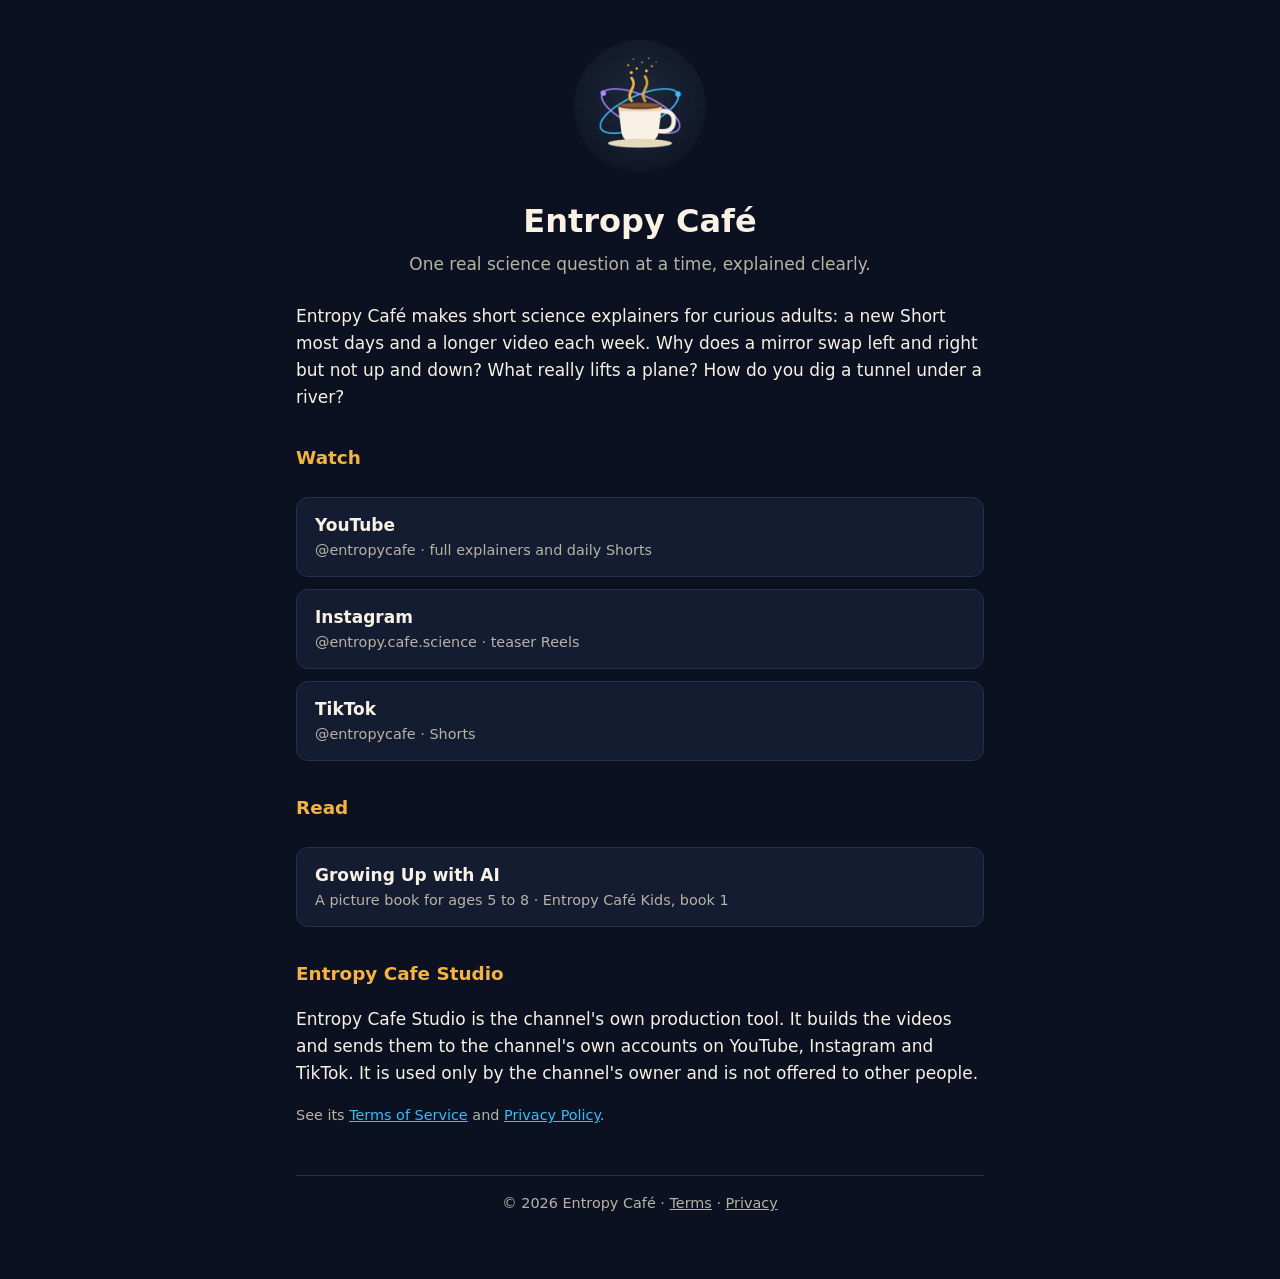
==== index.html @ 5146d953 "Entropy Café website: home, terms and privacy pages Co-Authored-By: Claude Opus 5.5 <noreply@anthrop" ====
<!doctype html>
<html lang="en">
<head>
<meta charset="utf-8">
<meta name="viewport" content="width=device-width, initial-scale=1">
<title>Entropy Café</title>
<meta name="description" content="Entropy Café: one real science question at a time, explained clearly.">
<link rel="icon" href="logo.png">
<link rel="stylesheet" href="style.css">
</head>
<body>
<main>
  <header>
    <img src="logo.png" alt="Entropy Café logo: a steaming cup circled by two orbit rings">
    <h1>Entropy Café</h1>
    <p class="tag">One real science question at a time, explained clearly.</p>
  </header>

  <p>Entropy Café makes short science explainers for curious adults: a new Short most days and a longer video each week. Why does a mirror swap left and right but not up and down? What really lifts a plane? How do you dig a tunnel under a river?</p>

  <h2>Watch</h2>
  <ul class="links">
    <li><a href="https://www.youtube.com/@entropycafe">YouTube<span>@entropycafe · full explainers and daily Shorts</span></a></li>
    <li><a href="https://www.instagram.com/entropy.cafe.science/">Instagram<span>@entropy.cafe.science · teaser Reels</span></a></li>
    <li><a href="https://www.tiktok.com/@entropycafe">TikTok<span>@entropycafe · Shorts</span></a></li>
  </ul>

  <h2>Read</h2>
  <ul class="links">
    <li><a href="https://www.amazon.com/dp/B0HLD6KB7K">Growing Up with AI<span>A picture book for ages 5 to 8 · Entropy Café Kids, book 1</span></a></li>
  </ul>

  <h2>Entropy Cafe Studio</h2>
  <p>Entropy Cafe Studio is the channel's own production tool. It builds the videos and sends them to the channel's own accounts on YouTube, Instagram and TikTok. It is used only by the channel's owner and is not offered to other people.</p>
  <p class="small">See its <a href="terms.html">Terms of Service</a> and <a href="privacy.html">Privacy Policy</a>.</p>

  <footer>
    © 2026 Entropy Café · <a href="terms.html">Terms</a> · <a href="privacy.html">Privacy</a>
  </footer>
</main>
</body>
</html>
---- style.css ----
:root { --bg: #0b1120; --card: #131c31; --text: #f8f1e4; --muted: #b9b3a6; --gold: #f5b342; --blue: #38bdf8; --violet: #a78bfa; }
* { box-sizing: border-box; }
body { margin: 0; background: var(--bg); color: var(--text); font: 17px/1.6 system-ui, -apple-system, "Segoe UI", Roboto, sans-serif; }
main { max-width: 720px; margin: 0 auto; padding: 40px 16px 64px; }
header { text-align: center; }
header img { width: 132px; height: 132px; border-radius: 50%; }
h1 { font-size: 2rem; margin: 16px 0 4px; }
h2 { font-size: 1.15rem; margin: 32px 0 8px; color: var(--gold); }
p, li { color: var(--text); }
.tag { color: var(--muted); margin: 0 0 24px; }
a { color: var(--blue); }
.links { display: grid; gap: 12px; margin: 24px 0; padding: 0; list-style: none; }
.links a { display: block; padding: 14px 18px; background: var(--card); border: 1px solid #24304d; border-radius: 12px; color: var(--text); text-decoration: none; font-weight: 600; }
.links a:hover, .links a:focus { border-color: var(--gold); }
.links span { display: block; font-weight: 400; font-size: 0.9rem; color: var(--muted); }
footer { margin-top: 48px; padding-top: 16px; border-top: 1px solid #24304d; font-size: 0.9rem; color: var(--muted); text-align: center; }
footer a { color: var(--muted); }
.small { font-size: 0.9rem; color: var(--muted); }
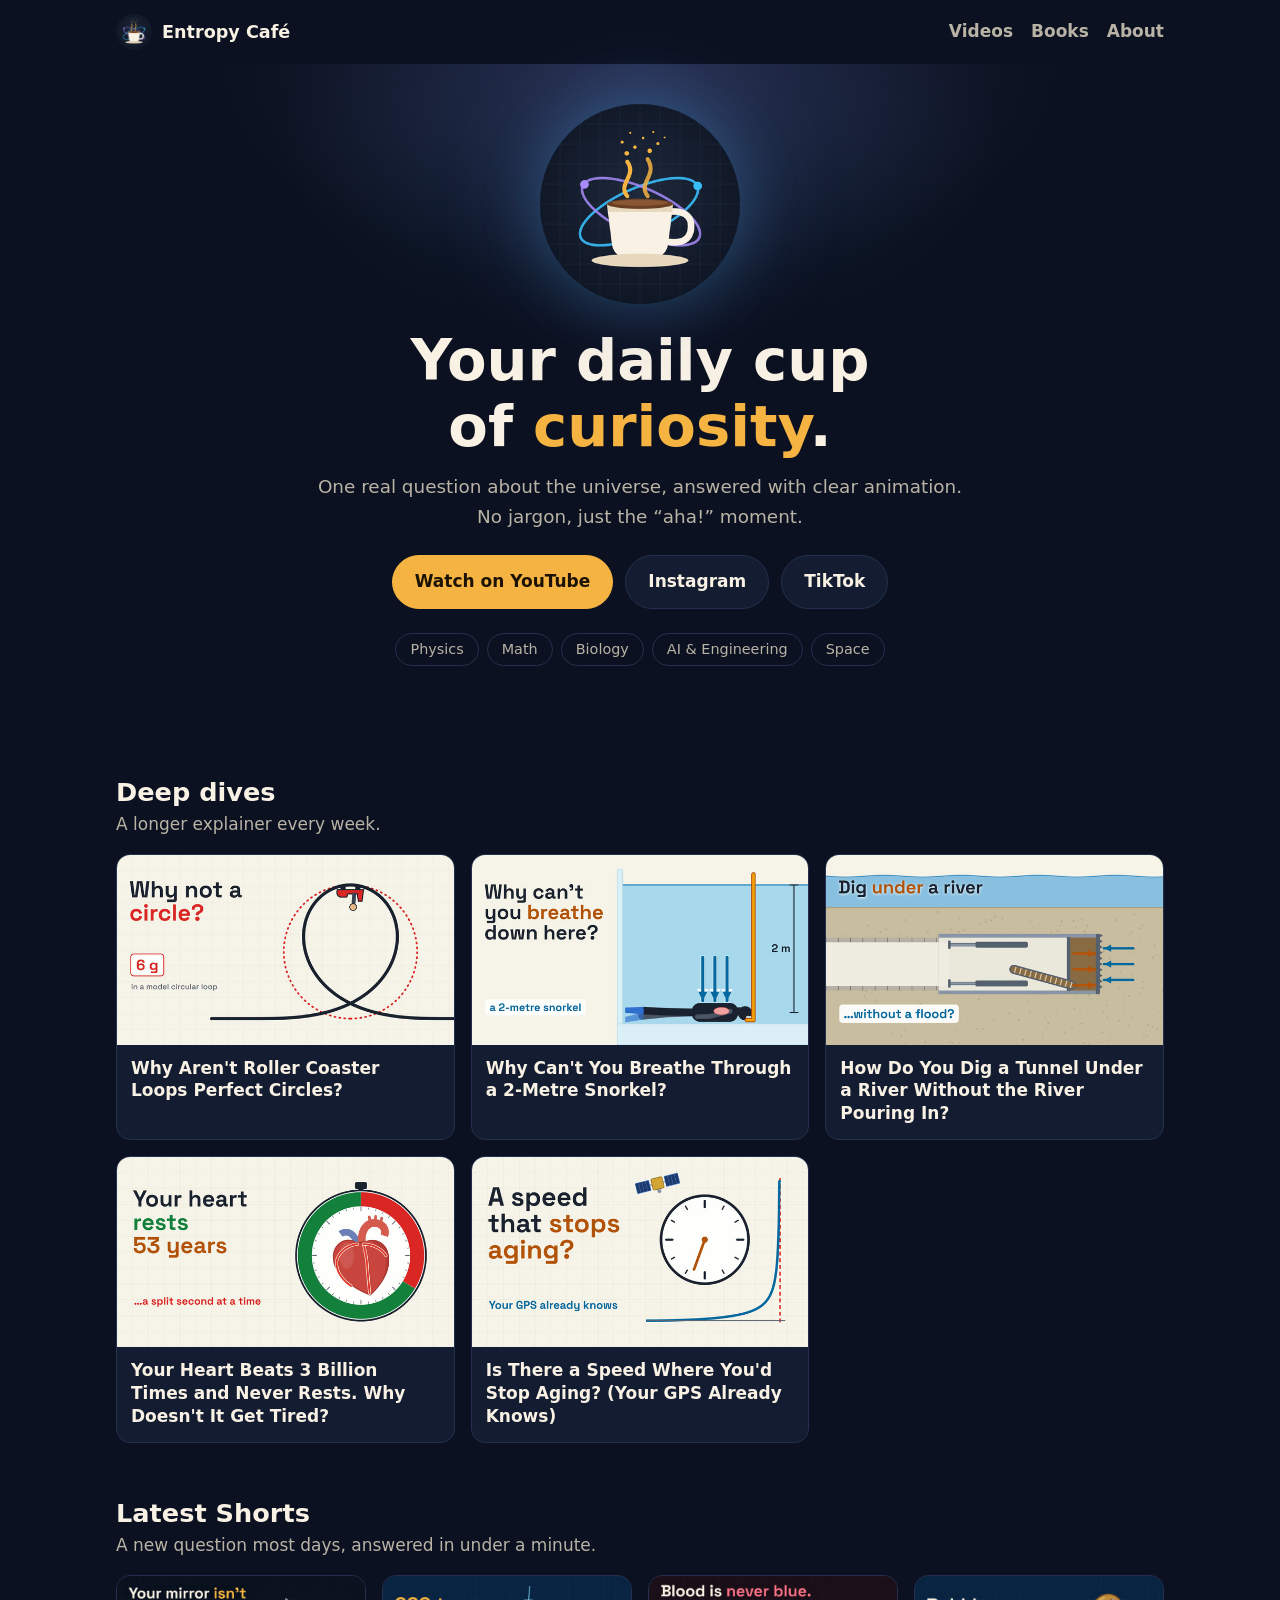
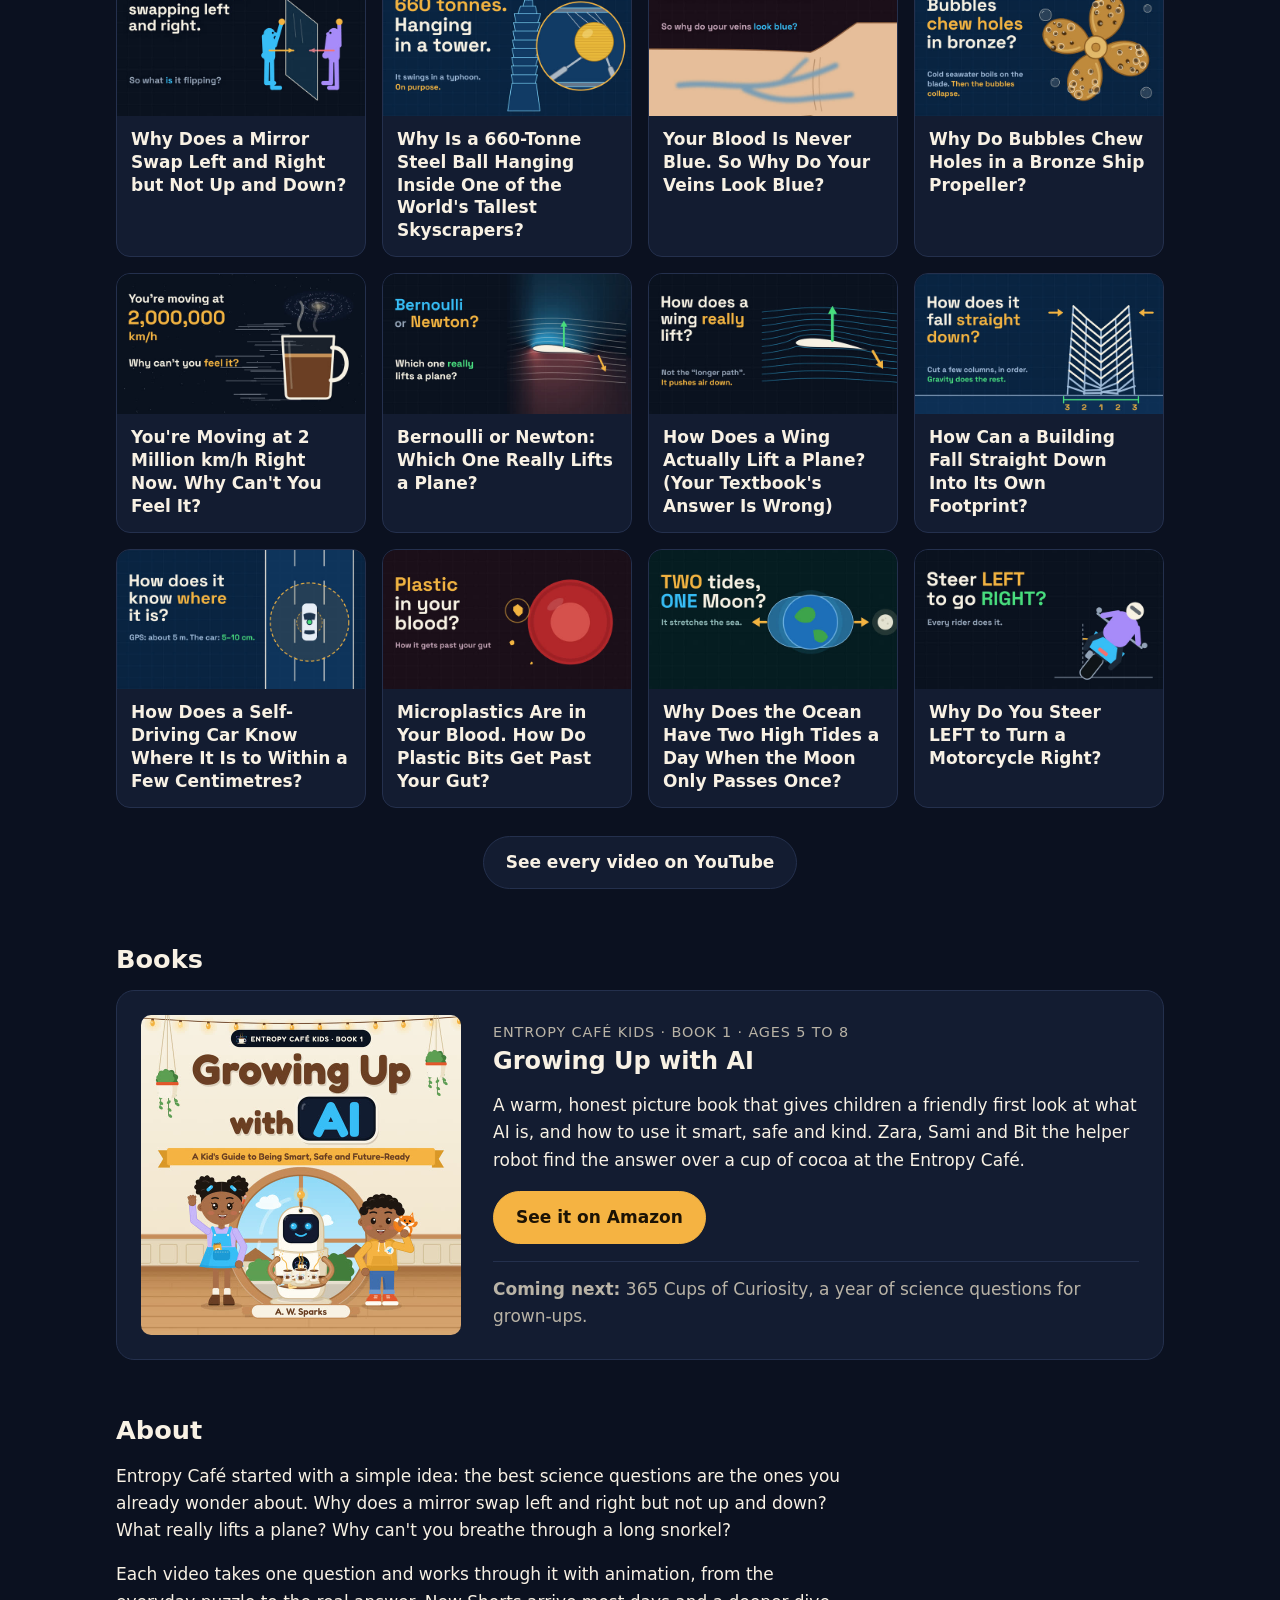
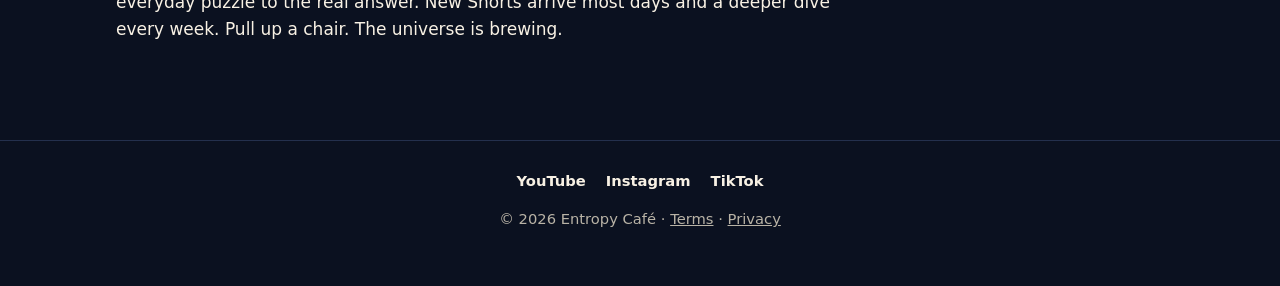
==== commit f137cf20: "Branded home page: hero, video grids from the studio, books, about Co-Authored-By: Claude Opus 5.5 <" ====
--- a/index.html
+++ b/index.html
@@ -3,40 +3,140 @@
 <head>
 <meta charset="utf-8">
 <meta name="viewport" content="width=device-width, initial-scale=1">
-<title>Entropy Café</title>
-<meta name="description" content="Entropy Café: one real science question at a time, explained clearly.">
+<title>Entropy Café · Your daily cup of curiosity</title>
+<meta name="description" content="Entropy Café answers one real science question a day with clear animation. Physics, math, biology, engineering and space.">
+<meta property="og:title" content="Entropy Café">
+<meta property="og:description" content="One real science question a day, answered with clear animation.">
+<meta property="og:image" content="https://wadra.github.io/entropycafe_website/logo.png">
 <link rel="icon" href="logo.png">
 <link rel="stylesheet" href="style.css">
 </head>
-<body>
+<body class="home">
+<nav class="top">
+  <a class="brand" href="./"><img src="logo.png" alt="" width="36" height="36">Entropy Café</a>
+  <div class="top-links"><a href="#videos">Videos</a><a href="#books">Books</a><a href="#about">About</a></div>
+</nav>
+
+<header class="hero">
+  <div class="orbit" aria-hidden="true"><img src="logo.png" alt="" width="200" height="200"></div>
+  <h1>Your daily cup of <em>curiosity</em>.</h1>
+  <p class="lede">One real question about the universe, answered with clear animation. No jargon, just the “aha!” moment.</p>
+  <p class="cta">
+    <a class="btn primary" href="https://www.youtube.com/@entropycafe">Watch on YouTube</a>
+    <a class="btn" href="https://www.instagram.com/entropy.cafe.science/">Instagram</a>
+    <a class="btn" href="https://www.tiktok.com/@entropycafe">TikTok</a>
+  </p>
+  <ul class="chips" aria-label="Topics">
+    <li>Physics</li><li>Math</li><li>Biology</li><li>AI &amp; Engineering</li><li>Space</li>
+  </ul>
+</header>
+
 <main>
-  <header>
-    <img src="logo.png" alt="Entropy Café logo: a steaming cup circled by two orbit rings">
-    <h1>Entropy Café</h1>
-    <p class="tag">One real science question at a time, explained clearly.</p>
-  </header>
+  <section id="videos">
+    <h2>Deep dives</h2>
+    <p class="section-note">A longer explainer every week.</p>
+    <ul class="grid wide">
+      <li><a class="card" href="https://www.youtube.com/watch?v=LrMiKz4gIHo">
+        <img src="thumbs/LrMiKz4gIHo.jpg" alt="" width="640" height="360" loading="lazy">
+        <span class="card-title">Why Aren't Roller Coaster Loops Perfect Circles?</span>
+      </a></li>
+      <li><a class="card" href="https://www.youtube.com/watch?v=lFgBQprTJiI">
+        <img src="thumbs/lFgBQprTJiI.jpg" alt="" width="640" height="360" loading="lazy">
+        <span class="card-title">Why Can't You Breathe Through a 2-Metre Snorkel?</span>
+      </a></li>
+      <li><a class="card" href="https://www.youtube.com/watch?v=yAzXlsdHdSY">
+        <img src="thumbs/yAzXlsdHdSY.jpg" alt="" width="640" height="360" loading="lazy">
+        <span class="card-title">How Do You Dig a Tunnel Under a River Without the River Pouring In?</span>
+      </a></li>
+      <li><a class="card" href="https://www.youtube.com/watch?v=SIKAkvs3aoc">
+        <img src="thumbs/SIKAkvs3aoc.jpg" alt="" width="640" height="360" loading="lazy">
+        <span class="card-title">Your Heart Beats 3 Billion Times and Never Rests. Why Doesn't It Get Tired?</span>
+      </a></li>
+      <li><a class="card" href="https://www.youtube.com/watch?v=2PHwtphY25M">
+        <img src="thumbs/2PHwtphY25M.jpg" alt="" width="640" height="360" loading="lazy">
+        <span class="card-title">Is There a Speed Where You'd Stop Aging? (Your GPS Already Knows)</span>
+      </a></li>
+    </ul>
 
-  <p>Entropy Café makes short science explainers for curious adults: a new Short most days and a longer video each week. Why does a mirror swap left and right but not up and down? What really lifts a plane? How do you dig a tunnel under a river?</p>
+    <h2>Latest Shorts</h2>
+    <p class="section-note">A new question most days, answered in under a minute.</p>
+    <ul class="grid">
+      <li><a class="card" href="https://www.youtube.com/watch?v=R-E58-oAwu8">
+        <img src="thumbs/R-E58-oAwu8.jpg" alt="" width="640" height="360" loading="lazy">
+        <span class="card-title">Why Does a Mirror Swap Left and Right but Not Up and Down?</span>
+      </a></li>
+      <li><a class="card" href="https://www.youtube.com/watch?v=MwzSx87dSso">
+        <img src="thumbs/MwzSx87dSso.jpg" alt="" width="640" height="360" loading="lazy">
+        <span class="card-title">Why Is a 660-Tonne Steel Ball Hanging Inside One of the World's Tallest Skyscrapers?</span>
+      </a></li>
+      <li><a class="card" href="https://www.youtube.com/watch?v=UH8TiU-_Jjw">
+        <img src="thumbs/UH8TiU-_Jjw.jpg" alt="" width="640" height="360" loading="lazy">
+        <span class="card-title">Your Blood Is Never Blue. So Why Do Your Veins Look Blue?</span>
+      </a></li>
+      <li><a class="card" href="https://www.youtube.com/watch?v=LP9dJIgWTT4">
+        <img src="thumbs/LP9dJIgWTT4.jpg" alt="" width="640" height="360" loading="lazy">
+        <span class="card-title">Why Do Bubbles Chew Holes in a Bronze Ship Propeller?</span>
+      </a></li>
+      <li><a class="card" href="https://www.youtube.com/watch?v=-sFlDflhY6E">
+        <img src="thumbs/-sFlDflhY6E.jpg" alt="" width="640" height="360" loading="lazy">
+        <span class="card-title">You're Moving at 2 Million km/h Right Now. Why Can't You Feel It?</span>
+      </a></li>
+      <li><a class="card" href="https://www.youtube.com/watch?v=v6BCLOQDG7M">
+        <img src="thumbs/v6BCLOQDG7M.jpg" alt="" width="640" height="360" loading="lazy">
+        <span class="card-title">Bernoulli or Newton: Which One Really Lifts a Plane?</span>
+      </a></li>
+      <li><a class="card" href="https://www.youtube.com/watch?v=gmUbRtGNGnc">
+        <img src="thumbs/gmUbRtGNGnc.jpg" alt="" width="640" height="360" loading="lazy">
+        <span class="card-title">How Does a Wing Actually Lift a Plane? (Your Textbook's Answer Is Wrong)</span>
+      </a></li>
+      <li><a class="card" href="https://www.youtube.com/watch?v=VhIoQEY8bSI">
+        <img src="thumbs/VhIoQEY8bSI.jpg" alt="" width="640" height="360" loading="lazy">
+        <span class="card-title">How Can a Building Fall Straight Down Into Its Own Footprint?</span>
+      </a></li>
+      <li><a class="card" href="https://www.youtube.com/watch?v=ZG6vG3PNk2k">
+        <img src="thumbs/ZG6vG3PNk2k.jpg" alt="" width="640" height="360" loading="lazy">
+        <span class="card-title">How Does a Self-Driving Car Know Where It Is to Within a Few Centimetres?</span>
+      </a></li>
+      <li><a class="card" href="https://www.youtube.com/watch?v=XrHxT7mNjys">
+        <img src="thumbs/XrHxT7mNjys.jpg" alt="" width="640" height="360" loading="lazy">
+        <span class="card-title">Microplastics Are in Your Blood. How Do Plastic Bits Get Past Your Gut?</span>
+      </a></li>
+      <li><a class="card" href="https://www.youtube.com/watch?v=r6dXznw6mj8">
+        <img src="thumbs/r6dXznw6mj8.jpg" alt="" width="640" height="360" loading="lazy">
+        <span class="card-title">Why Does the Ocean Have Two High Tides a Day When the Moon Only Passes Once?</span>
+      </a></li>
+      <li><a class="card" href="https://www.youtube.com/watch?v=OgwEfNe9krY">
+        <img src="thumbs/OgwEfNe9krY.jpg" alt="" width="640" height="360" loading="lazy">
+        <span class="card-title">Why Do You Steer LEFT to Turn a Motorcycle Right?</span>
+      </a></li>
+    </ul>
+    <p class="more"><a class="btn" href="https://www.youtube.com/@entropycafe/videos">See every video on YouTube</a></p>
+  </section>
 
-  <h2>Watch</h2>
-  <ul class="links">
-    <li><a href="https://www.youtube.com/@entropycafe">YouTube<span>@entropycafe · full explainers and daily Shorts</span></a></li>
-    <li><a href="https://www.instagram.com/entropy.cafe.science/">Instagram<span>@entropy.cafe.science · teaser Reels</span></a></li>
-    <li><a href="https://www.tiktok.com/@entropycafe">TikTok<span>@entropycafe · Shorts</span></a></li>
-  </ul>
+  <section id="books">
+    <h2>Books</h2>
+    <div class="book">
+      <a href="https://www.amazon.com/dp/B0HLD6KB7K"><img src="book-growing-up-with-ai.jpg" alt="Cover of Growing Up with AI" width="640" height="640" loading="lazy"></a>
+      <div>
+        <p class="eyebrow">Entropy Café Kids · Book 1 · Ages 5 to 8</p>
+        <h3>Growing Up with AI</h3>
+        <p>A warm, honest picture book that gives children a friendly first look at what AI is, and how to use it smart, safe and kind. Zara, Sami and Bit the helper robot find the answer over a cup of cocoa at the Entropy Café.</p>
+        <p><a class="btn primary" href="https://www.amazon.com/dp/B0HLD6KB7K">See it on Amazon</a></p>
+        <p class="soon"><strong>Coming next:</strong> 365 Cups of Curiosity, a year of science questions for grown-ups.</p>
+      </div>
+    </div>
+  </section>
 
-  <h2>Read</h2>
-  <ul class="links">
-    <li><a href="https://www.amazon.com/dp/B0HLD6KB7K">Growing Up with AI<span>A picture book for ages 5 to 8 · Entropy Café Kids, book 1</span></a></li>
-  </ul>
+  <section id="about">
+    <h2>About</h2>
+    <p>Entropy Café started with a simple idea: the best science questions are the ones you already wonder about. Why does a mirror swap left and right but not up and down? What really lifts a plane? Why can't you breathe through a long snorkel?</p>
+    <p>Each video takes one question and works through it with animation, from the everyday puzzle to the real answer. New Shorts arrive most days and a deeper dive every week. Pull up a chair. The universe is brewing.</p>
+  </section>
+</main>
 
-  <h2>Entropy Cafe Studio</h2>
-  <p>Entropy Cafe Studio is the channel's own production tool. It builds the videos and sends them to the channel's own accounts on YouTube, Instagram and TikTok. It is used only by the channel's owner and is not offered to other people.</p>
-  <p class="small">See its <a href="terms.html">Terms of Service</a> and <a href="privacy.html">Privacy Policy</a>.</p>
-
-  <footer>
-    © 2026 Entropy Café · <a href="terms.html">Terms</a> · <a href="privacy.html">Privacy</a>
-  </footer>
-</main>
+<footer>
+  <p class="follow"><a href="https://www.youtube.com/@entropycafe">YouTube</a><a href="https://www.instagram.com/entropy.cafe.science/">Instagram</a><a href="https://www.tiktok.com/@entropycafe">TikTok</a></p>
+  <p>© 2026 Entropy Café · <a href="terms.html">Terms</a> · <a href="privacy.html">Privacy</a></p>
+</footer>
 </body>
 </html>
--- a/style.css
+++ b/style.css
@@ -1,18 +1,86 @@
-:root { --bg: #0b1120; --card: #131c31; --text: #f8f1e4; --muted: #b9b3a6; --gold: #f5b342; --blue: #38bdf8; --violet: #a78bfa; }
+:root {
+  --bg: #0b1120; --bg-2: #111a30; --card: #131c31; --line: #24304d;
+  --text: #f8f1e4; --muted: #b9b3a6; --gold: #f5b342; --blue: #38bdf8; --violet: #a78bfa;
+}
 * { box-sizing: border-box; }
+html { scroll-behavior: smooth; }
 body { margin: 0; background: var(--bg); color: var(--text); font: 17px/1.6 system-ui, -apple-system, "Segoe UI", Roboto, sans-serif; }
-main { max-width: 720px; margin: 0 auto; padding: 40px 16px 64px; }
-header { text-align: center; }
-header img { width: 132px; height: 132px; border-radius: 50%; }
-h1 { font-size: 2rem; margin: 16px 0 4px; }
-h2 { font-size: 1.15rem; margin: 32px 0 8px; color: var(--gold); }
-p, li { color: var(--text); }
+img { max-width: 100%; height: auto; display: block; }
+a { color: var(--blue); }
+a:focus-visible { outline: 3px solid var(--gold); outline-offset: 3px; border-radius: 6px; }
+main { max-width: 1080px; margin: 0 auto; padding: 0 16px 48px; }
+h1, h2, h3 { line-height: 1.15; text-wrap: balance; }
+h2 { font-size: 1.6rem; margin: 56px 0 4px; }
+h3 { font-size: 1.5rem; margin: 4px 0 8px; }
+
+/* Buttons */
+.btn { display: inline-block; padding: 12px 22px; border-radius: 999px; border: 1px solid var(--line); background: var(--card); color: var(--text); text-decoration: none; font-weight: 700; }
+.btn:hover { border-color: var(--gold); }
+.btn.primary { background: var(--gold); border-color: var(--gold); color: #1c1305; }
+.btn.primary:hover { background: #ffc661; }
+
+/* Top bar */
+.top { display: flex; justify-content: space-between; align-items: center; gap: 12px; max-width: 1080px; margin: 0 auto; padding: 14px 16px; }
+.brand { display: flex; align-items: center; gap: 10px; color: var(--text); text-decoration: none; font-weight: 800; font-size: 1.1rem; }
+.brand img { border-radius: 50%; }
+.top-links { display: flex; gap: 18px; }
+.top-links a { color: var(--muted); text-decoration: none; font-weight: 600; }
+.top-links a:hover { color: var(--text); }
+
+/* Hero */
+.hero { text-align: center; padding: 40px 16px 56px; background:
+    radial-gradient(600px 320px at 50% 0%, rgba(167, 139, 250, 0.16), transparent 70%),
+    radial-gradient(520px 300px at 50% 10%, rgba(56, 189, 248, 0.12), transparent 70%); }
+.orbit { position: relative; width: 200px; height: 200px; margin: 0 auto 24px; }
+.orbit img { border-radius: 50%; position: relative; z-index: 1; }
+.orbit img { box-shadow: 0 0 60px rgba(56, 189, 248, 0.25), 0 0 120px rgba(167, 139, 250, 0.18); }
+.hero h1 { font-size: clamp(2.1rem, 6vw, 3.6rem); margin: 0 auto 12px; max-width: 16ch; font-weight: 800; }
+.hero h1 em { font-style: normal; color: var(--gold); }
+.lede { max-width: 56ch; margin: 0 auto 24px; color: var(--muted); font-size: 1.15rem; }
+.cta { display: flex; flex-wrap: wrap; gap: 12px; justify-content: center; margin: 0 0 24px; }
+.chips { display: flex; flex-wrap: wrap; gap: 8px; justify-content: center; list-style: none; margin: 0; padding: 0; }
+.chips li { padding: 4px 14px; border: 1px solid var(--line); border-radius: 999px; color: var(--muted); font-size: 0.9rem; }
+
+/* Video grids */
+.section-note, .eyebrow { color: var(--muted); margin: 0 0 16px; }
+.eyebrow { font-size: 0.9rem; text-transform: uppercase; letter-spacing: 0.06em; margin-bottom: 0; }
+.grid { list-style: none; margin: 0; padding: 0; display: grid; gap: 16px; grid-template-columns: repeat(auto-fill, minmax(230px, 1fr)); }
+.grid.wide { grid-template-columns: repeat(auto-fill, minmax(300px, 1fr)); }
+.card { display: block; height: 100%; background: var(--card); border: 1px solid var(--line); border-radius: 14px; overflow: hidden; color: var(--text); text-decoration: none; transition: transform 0.15s, border-color 0.15s; }
+.card:hover { transform: translateY(-3px); border-color: var(--gold); }
+.card img { width: 100%; aspect-ratio: 16 / 9; object-fit: cover; background: var(--bg-2); }
+.card-title { display: block; padding: 12px 14px 14px; font-weight: 600; line-height: 1.35; }
+.more { text-align: center; margin: 28px 0 0; }
+
+/* Book */
+.book { display: grid; grid-template-columns: minmax(200px, 320px) 1fr; gap: 32px; align-items: center; background: var(--card); border: 1px solid var(--line); border-radius: 18px; padding: 24px; margin-top: 16px; }
+.book img { border-radius: 10px; }
+.soon { color: var(--muted); border-top: 1px solid var(--line); padding-top: 14px; margin-bottom: 0; }
+#about p { max-width: 68ch; }
+
+/* Footer */
+footer { margin-top: 32px; padding: 28px 16px 40px; border-top: 1px solid var(--line); font-size: 0.92rem; color: var(--muted); text-align: center; }
+footer a { color: var(--muted); }
+.follow { display: flex; gap: 20px; justify-content: center; margin: 0 0 8px; }
+.follow a { color: var(--text); font-weight: 700; text-decoration: none; }
+.follow a:hover { color: var(--gold); }
+
+/* Terms and privacy pages */
+body:not(.home) main { max-width: 720px; padding-top: 32px; }
+body:not(.home) h1 { font-size: 2rem; margin: 16px 0 4px; }
+body:not(.home) h2 { font-size: 1.15rem; margin: 32px 0 8px; color: var(--gold); }
 .tag { color: var(--muted); margin: 0 0 24px; }
-a { color: var(--blue); }
-.links { display: grid; gap: 12px; margin: 24px 0; padding: 0; list-style: none; }
-.links a { display: block; padding: 14px 18px; background: var(--card); border: 1px solid #24304d; border-radius: 12px; color: var(--text); text-decoration: none; font-weight: 600; }
-.links a:hover, .links a:focus { border-color: var(--gold); }
-.links span { display: block; font-weight: 400; font-size: 0.9rem; color: var(--muted); }
-footer { margin-top: 48px; padding-top: 16px; border-top: 1px solid #24304d; font-size: 0.9rem; color: var(--muted); text-align: center; }
-footer a { color: var(--muted); }
-.small { font-size: 0.9rem; color: var(--muted); }
+body:not(.home) main footer { margin-top: 48px; padding: 16px 0 0; }
+
+@media (max-width: 640px) {
+  .top-links { gap: 12px; font-size: 0.92rem; }
+  .book { grid-template-columns: 1fr; padding: 16px; }
+  .book img { max-width: 260px; margin: 0 auto; }
+  .orbit { width: 150px; height: 150px; }
+  .grid:not(.wide) { grid-template-columns: repeat(2, 1fr); gap: 12px; }
+  .grid:not(.wide) .card-title { padding: 10px; font-size: 0.9rem; }
+}
+@media (prefers-reduced-motion: reduce) {
+  html { scroll-behavior: auto; }
+  .card { transition: none; }
+}
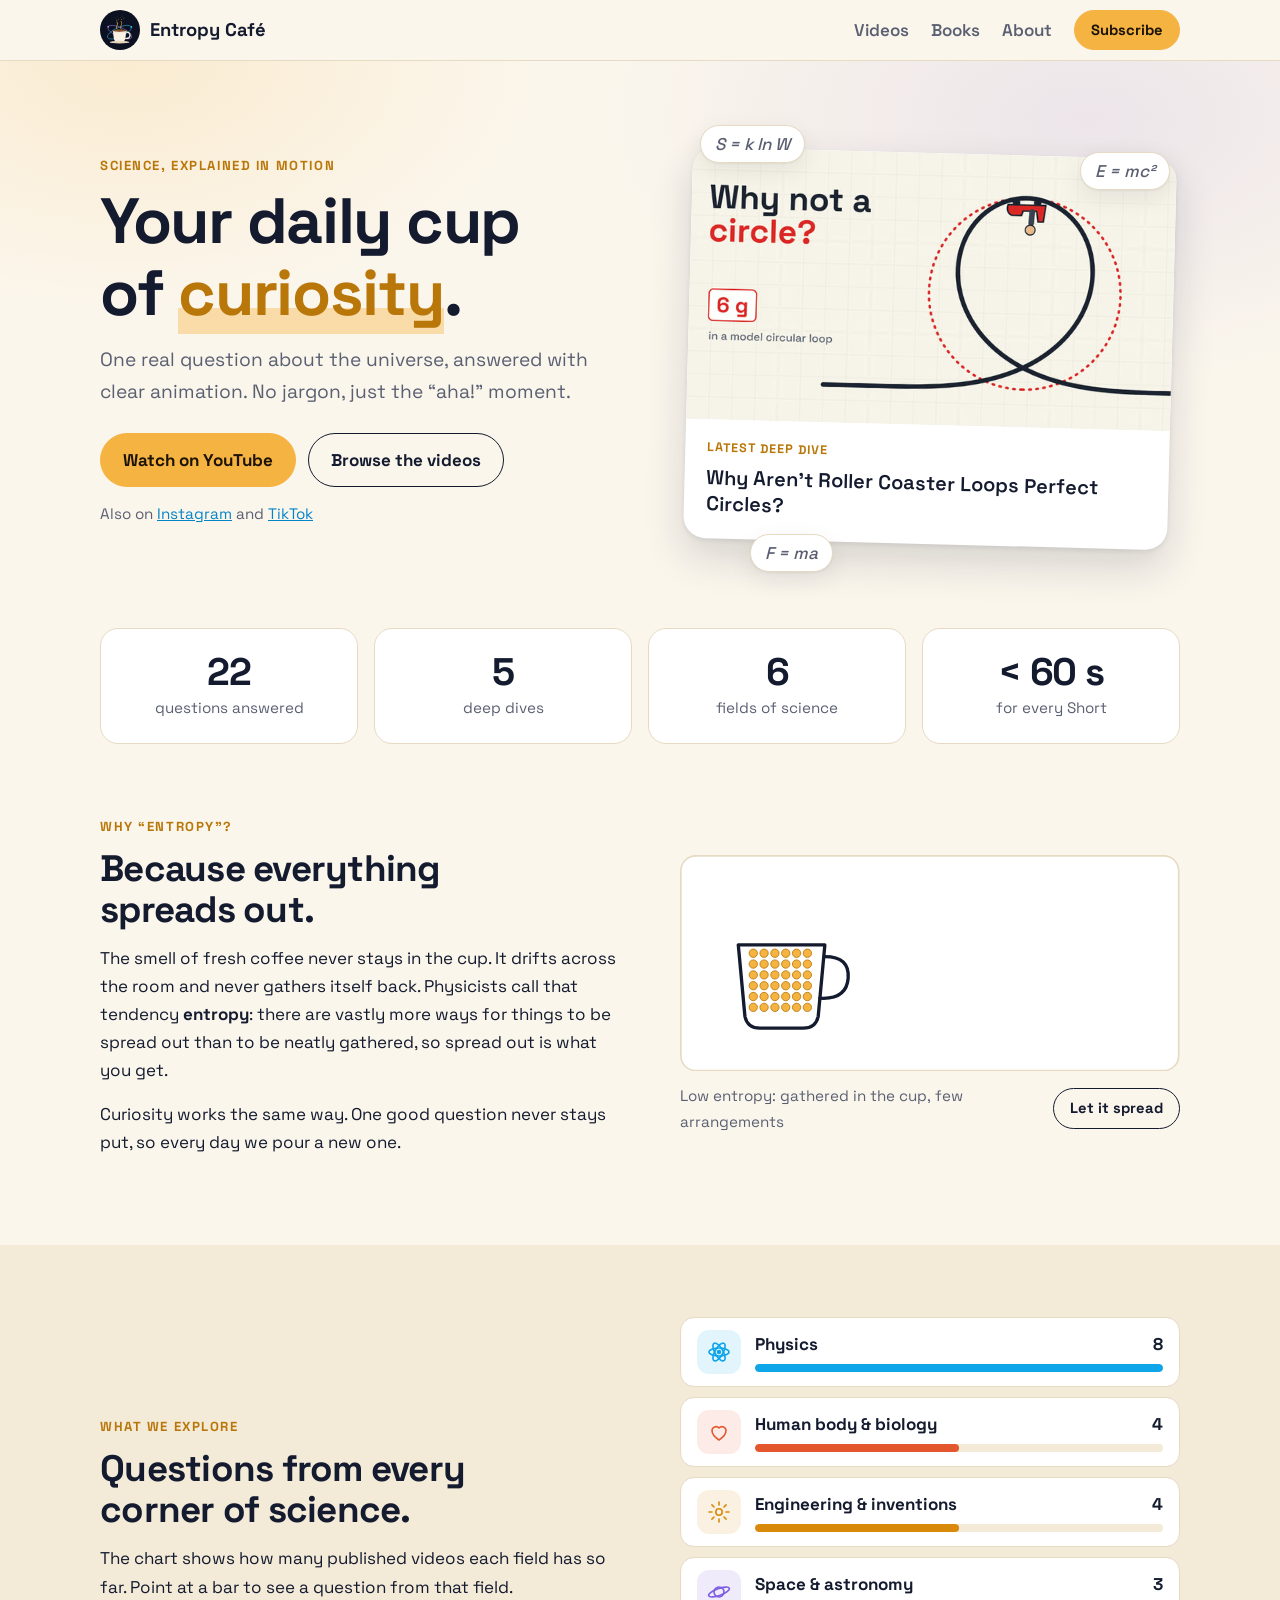
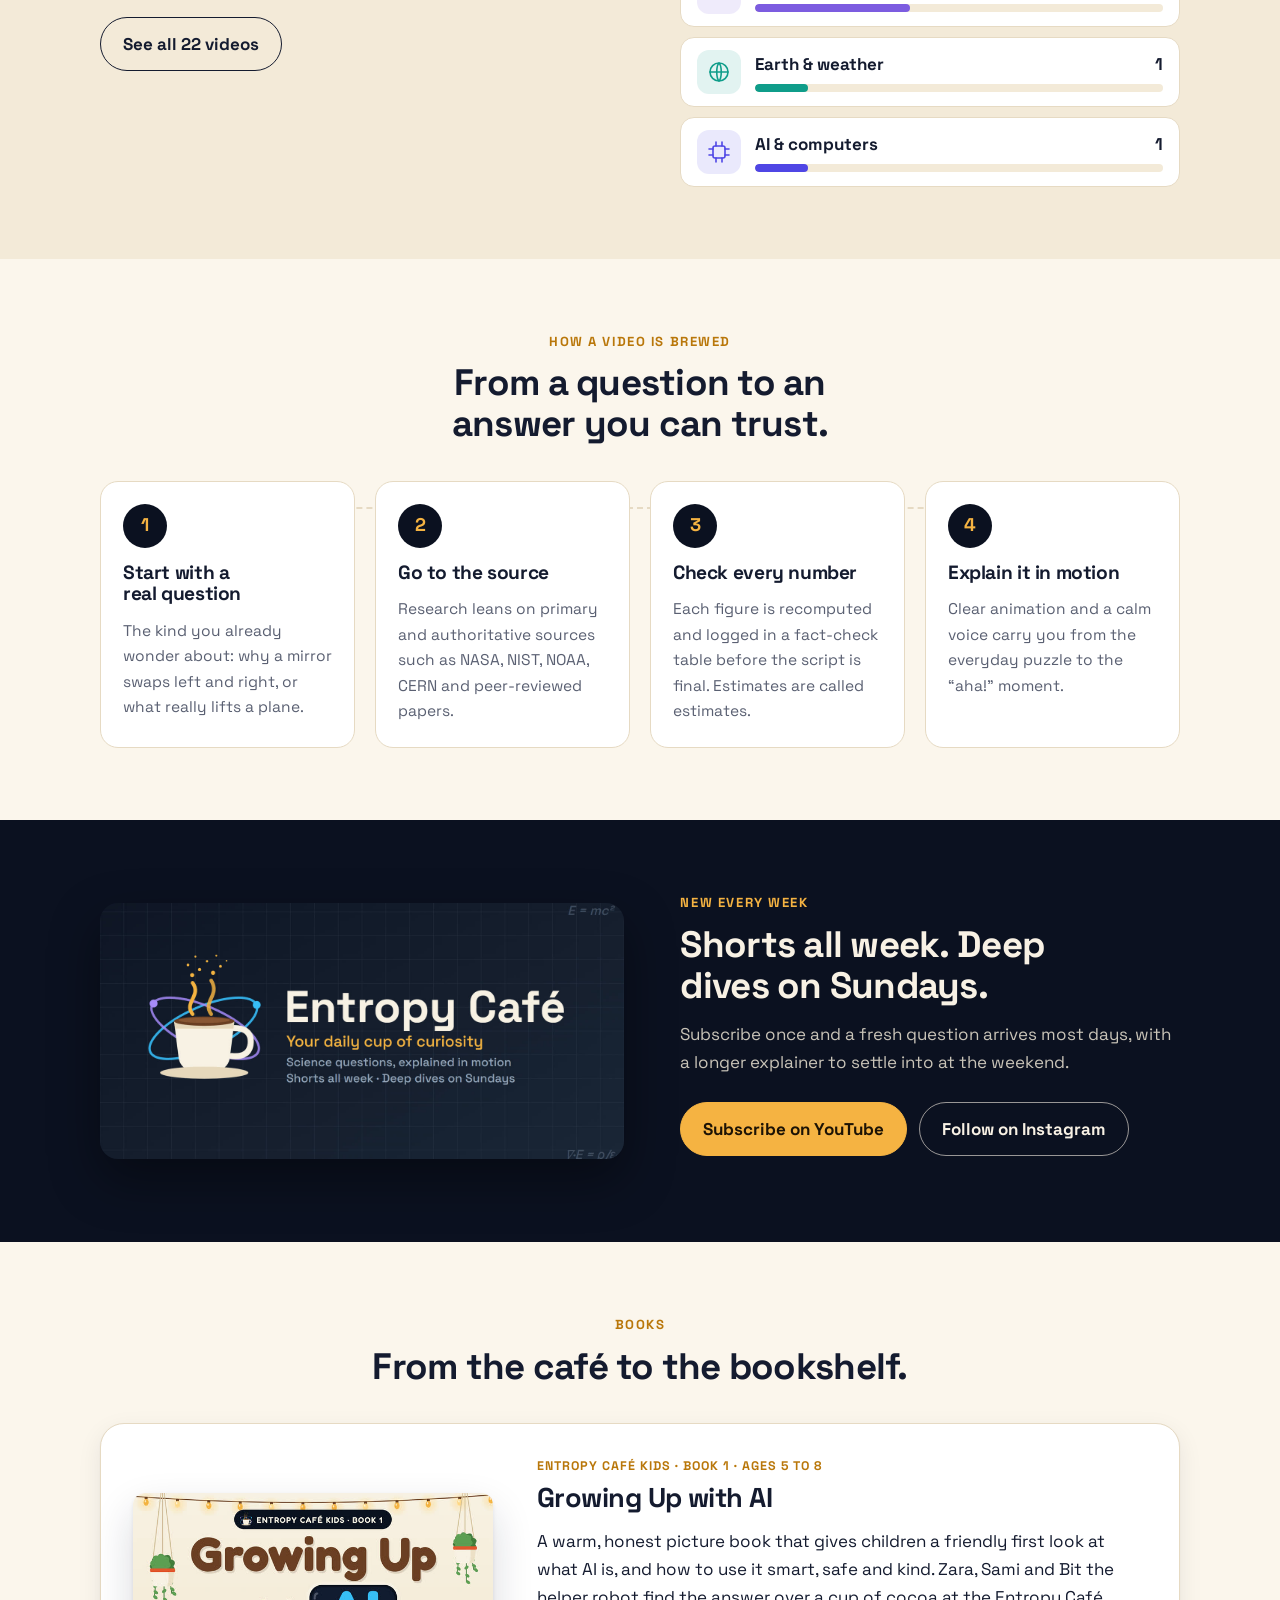
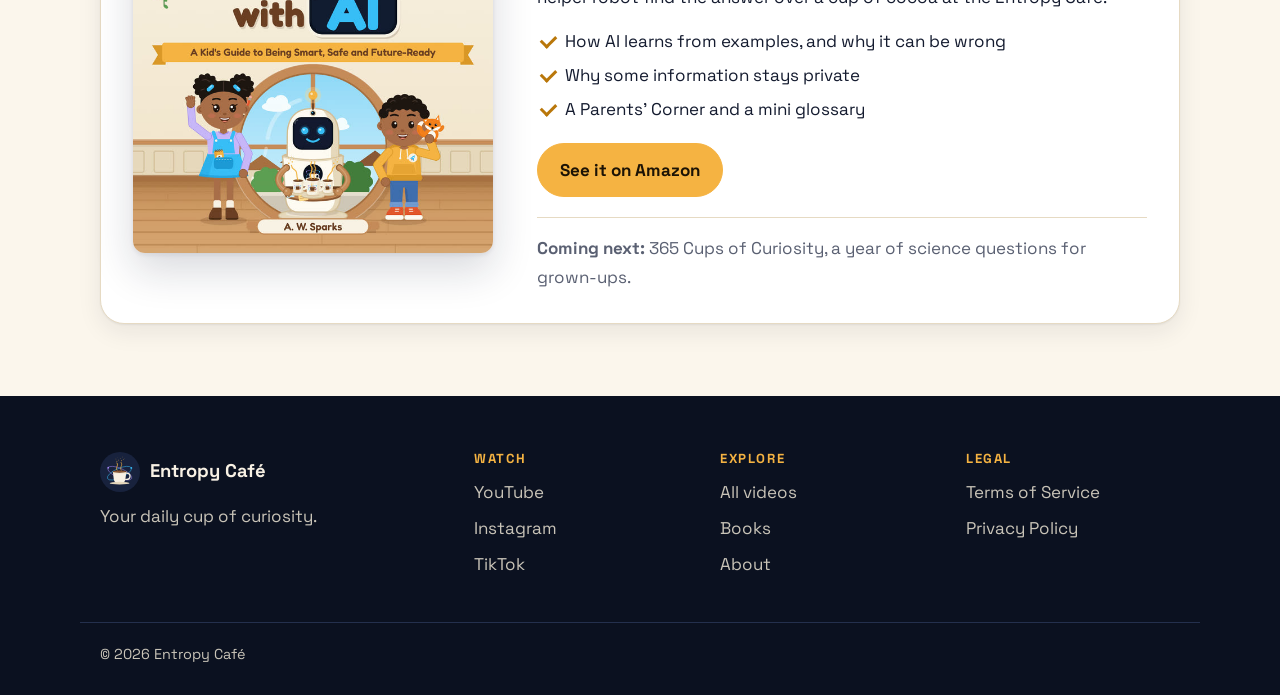
==== commit fb4973f5: "Redesign: light theme, home with infographics, separate Videos and About pages Co-Authored-By: Claud" ====
--- a/index.html
+++ b/index.html
@@ -4,139 +4,210 @@
 <meta charset="utf-8">
 <meta name="viewport" content="width=device-width, initial-scale=1">
 <title>Entropy Café · Your daily cup of curiosity</title>
-<meta name="description" content="Entropy Café answers one real science question a day with clear animation. Physics, math, biology, engineering and space.">
-<meta property="og:title" content="Entropy Café">
-<meta property="og:description" content="One real science question a day, answered with clear animation.">
-<meta property="og:image" content="https://wadra.github.io/entropycafe_website/logo.png">
+<meta name="description" content="Entropy Café answers one real science question a day with clear animation. Physics, space, biology, engineering and more.">
+<meta property="og:title" content="Entropy Café · Your daily cup of curiosity">
+<meta property="og:description" content="Entropy Café answers one real science question a day with clear animation. Physics, space, biology, engineering and more.">
+<meta property="og:image" content="https://wadra.github.io/entropycafe_website/img/banner.jpg">
 <link rel="icon" href="logo.png">
 <link rel="stylesheet" href="style.css">
 </head>
-<body class="home">
+<body class="site home">
+<a class="skip" href="#main">Skip to content</a>
 <nav class="top">
-  <a class="brand" href="./"><img src="logo.png" alt="" width="36" height="36">Entropy Café</a>
-  <div class="top-links"><a href="#videos">Videos</a><a href="#books">Books</a><a href="#about">About</a></div>
+  <div class="wrap">
+    <a class="brand" href="./"><span class="logo " aria-hidden="true"><svg viewBox="-300 -330 600 580"><g id="mark">
+  <!-- orbit rings (atom) around the cup -->
+  <ellipse cx="0" cy="-10" rx="250" ry="92" fill="none" stroke="#38BDF8" stroke-width="10" opacity="0.9" transform="rotate(-24)"/>
+  <ellipse cx="0" cy="-10" rx="250" ry="92" fill="none" stroke="#A78BFA" stroke-width="10" opacity="0.85" transform="rotate(24)"/>
+  <circle cx="226" cy="-110" r="17" fill="#38BDF8"/>
+  <circle cx="-218" cy="-116" r="17" fill="#A78BFA"/>
+  <!-- cup -->
+  <path d="M -130 -40 L 130 -40 L 110 120 Q 100 170 50 170 L -50 170 Q -100 170 -110 120 Z" fill="#F8F1E4"/>
+  <path d="M 128 -10 Q 205 -10 200 55 Q 195 118 118 110" fill="none" stroke="#F8F1E4" stroke-width="26" stroke-linecap="round"/>
+  <path d="M -130 -40 L 130 -40 L 126 -8 L -126 -8 Z" fill="#E7D8BD"/>
+  <ellipse cx="0" cy="-40" rx="130" ry="20" fill="#6B3F24"/>
+  <ellipse cx="0" cy="-44" rx="110" ry="12" fill="#8A5634"/>
+  <!-- saucer -->
+  <ellipse cx="0" cy="182" rx="190" ry="26" fill="#E7D8BD"/>
+  <!-- steam that dissolves into scattered particles (entropy) -->
+  <path d="M -50 -70 C -90 -120, -10 -150, -50 -205" fill="none" stroke="#F5B342" stroke-width="16" stroke-linecap="round"/>
+  <path d="M 30 -70 C -10 -125, 70 -150, 30 -215" fill="none" stroke="#F5B342" stroke-width="16" stroke-linecap="round" opacity="0.85"/>
+  <g fill="#F5B342">
+    <circle cx="-52" cy="-238" r="9"/><circle cx="-20" cy="-262" r="7"/><circle cx="-70" cy="-282" r="6"/>
+    <circle cx="38" cy="-248" r="9"/><circle cx="70" cy="-276" r="6"/><circle cx="12" cy="-298" r="5"/>
+    <circle cx="-38" cy="-318" r="4"/><circle cx="52" cy="-322" r="4"/><circle cx="96" cy="-300" r="3.5"/>
+  </g>
+</g>
+</svg></span><span>Entropy Café</span></a>
+    <div class="top-links">
+      <a href="videos.html">Videos</a><a href="./#books">Books</a><a href="about.html">About</a>
+      <a class="btn primary small" href="https://www.youtube.com/@entropycafe?sub_confirmation=1">Subscribe</a>
+    </div>
+  </div>
 </nav>
-
+<main id="main">
 <header class="hero">
-  <div class="orbit" aria-hidden="true"><img src="logo.png" alt="" width="200" height="200"></div>
-  <h1>Your daily cup of <em>curiosity</em>.</h1>
-  <p class="lede">One real question about the universe, answered with clear animation. No jargon, just the “aha!” moment.</p>
-  <p class="cta">
-    <a class="btn primary" href="https://www.youtube.com/@entropycafe">Watch on YouTube</a>
-    <a class="btn" href="https://www.instagram.com/entropy.cafe.science/">Instagram</a>
-    <a class="btn" href="https://www.tiktok.com/@entropycafe">TikTok</a>
-  </p>
-  <ul class="chips" aria-label="Topics">
-    <li>Physics</li><li>Math</li><li>Biology</li><li>AI &amp; Engineering</li><li>Space</li>
-  </ul>
+  <div class="wrap hero-grid">
+    <div class="reveal">
+      <p class="eyebrow">Science, explained in motion</p>
+      <h1>Your daily cup of <em>curiosity</em>.</h1>
+      <p class="lede">One real question about the universe, answered with clear animation. No jargon, just the “aha!” moment.</p>
+      <p class="cta">
+        <a class="btn primary" href="https://www.youtube.com/@entropycafe">Watch on YouTube</a>
+        <a class="btn" href="videos.html">Browse the videos</a>
+      </p>
+      <p class="social">Also on <a href="https://www.instagram.com/entropy.cafe.science/">Instagram</a> and <a href="https://www.tiktok.com/@entropycafe">TikTok</a></p>
+    </div>
+    <div class="hero-art reveal">
+      <span class="eq e1" aria-hidden="true">S = k ln W</span><span class="eq e2" aria-hidden="true">E = mc²</span><span class="eq e3" aria-hidden="true">F = ma</span>
+      <a class="feature" href="https://www.youtube.com/watch?v=LrMiKz4gIHo">
+        <span class="thumb"><img src="thumbs/LrMiKz4gIHo.jpg" alt="" width="640" height="360"><span class="play" aria-hidden="true"></span></span>
+        <span class="feature-text"><span class="card-meta">Latest deep dive</span><span class="card-title">Why Aren't Roller Coaster Loops Perfect Circles?</span></span>
+      </a>
+    </div>
+  </div>
 </header>
 
-<main>
-  <section id="videos">
-    <h2>Deep dives</h2>
-    <p class="section-note">A longer explainer every week.</p>
-    <ul class="grid wide">
-      <li><a class="card" href="https://www.youtube.com/watch?v=LrMiKz4gIHo">
-        <img src="thumbs/LrMiKz4gIHo.jpg" alt="" width="640" height="360" loading="lazy">
-        <span class="card-title">Why Aren't Roller Coaster Loops Perfect Circles?</span>
-      </a></li>
-      <li><a class="card" href="https://www.youtube.com/watch?v=lFgBQprTJiI">
-        <img src="thumbs/lFgBQprTJiI.jpg" alt="" width="640" height="360" loading="lazy">
-        <span class="card-title">Why Can't You Breathe Through a 2-Metre Snorkel?</span>
-      </a></li>
-      <li><a class="card" href="https://www.youtube.com/watch?v=yAzXlsdHdSY">
-        <img src="thumbs/yAzXlsdHdSY.jpg" alt="" width="640" height="360" loading="lazy">
-        <span class="card-title">How Do You Dig a Tunnel Under a River Without the River Pouring In?</span>
-      </a></li>
-      <li><a class="card" href="https://www.youtube.com/watch?v=SIKAkvs3aoc">
-        <img src="thumbs/SIKAkvs3aoc.jpg" alt="" width="640" height="360" loading="lazy">
-        <span class="card-title">Your Heart Beats 3 Billion Times and Never Rests. Why Doesn't It Get Tired?</span>
-      </a></li>
-      <li><a class="card" href="https://www.youtube.com/watch?v=2PHwtphY25M">
-        <img src="thumbs/2PHwtphY25M.jpg" alt="" width="640" height="360" loading="lazy">
-        <span class="card-title">Is There a Speed Where You'd Stop Aging? (Your GPS Already Knows)</span>
-      </a></li>
+<section class="stats" aria-label="The channel in numbers">
+  <div class="wrap stats-grid">
+    <div class="stat reveal"><b data-count="22">22</b><span>questions answered</span></div>
+    <div class="stat reveal"><b data-count="5">5</b><span>deep dives</span></div>
+    <div class="stat reveal"><b data-count="6">6</b><span>fields of science</span></div>
+    <div class="stat reveal"><b>&lt; 60 s</b><span>for every Short</span></div>
+  </div>
+</section>
+
+<section class="wrap split" id="entropy">
+  <div class="reveal">
+    <p class="eyebrow">Why “Entropy”?</p>
+    <h2>Because everything spreads out.</h2>
+    <p>The smell of fresh coffee never stays in the cup. It drifts across the room and never gathers itself back. Physicists call that tendency <strong>entropy</strong>: there are vastly more ways for things to be spread out than to be neatly gathered, so spread out is what you get.</p>
+    <p>Curiosity works the same way. One good question never stays put, so every day we pour a new one.</p>
+  </div>
+  <figure class="entropy reveal" id="entropyFig">
+    <svg viewBox="0 0 600 260" role="img" aria-label="Dots that start gathered in a cup and spread out to fill the room">
+      <rect x="1" y="1" width="598" height="258" rx="18" class="room"/>
+      <path d="M70 108h104l-8 86q-3 14-18 14H96q-15 0-18-14z" class="cup"/><path d="M174 122q30 0 28 26t-34 24" class="cup"/>
+      <g class="dots"><circle cx="88" cy="118" r="5" style="--dx:71px;--dy:98px;--d:0.31s"/><circle cx="101" cy="118" r="5" style="--dx:430px;--dy:-82px;--d:0.43s"/><circle cx="114" cy="118" r="5" style="--dx:111px;--dy:-81px;--d:0.03s"/><circle cx="127" cy="118" r="5" style="--dx:434px;--dy:110px;--d:0.27s"/><circle cx="140" cy="118" r="5" style="--dx:134px;--dy:22px;--d:0.30s"/><circle cx="153" cy="118" r="5" style="--dx:297px;--dy:70px;--d:0.21s"/><circle cx="88" cy="131" r="5" style="--dx:198px;--dy:72px;--d:0.18s"/><circle cx="101" cy="131" r="5" style="--dx:189px;--dy:-86px;--d:0.37s"/><circle cx="114" cy="131" r="5" style="--dx:366px;--dy:-31px;--d:0.09s"/><circle cx="127" cy="131" r="5" style="--dx:433px;--dy:-80px;--d:0.23s"/><circle cx="140" cy="131" r="5" style="--dx:136px;--dy:-83px;--d:0.06s"/><circle cx="153" cy="131" r="5" style="--dx:213px;--dy:56px;--d:0.04s"/><circle cx="88" cy="144" r="5" style="--dx:269px;--dy:75px;--d:0.13s"/><circle cx="101" cy="144" r="5" style="--dx:248px;--dy:-45px;--d:0.16s"/><circle cx="114" cy="144" r="5" style="--dx:193px;--dy:30px;--d:0.15s"/><circle cx="127" cy="144" r="5" style="--dx:-12px;--dy:64px;--d:0.31s"/><circle cx="140" cy="144" r="5" style="--dx:95px;--dy:89px;--d:0.24s"/><circle cx="153" cy="144" r="5" style="--dx:-27px;--dy:-65px;--d:0.46s"/><circle cx="88" cy="157" r="5" style="--dx:260px;--dy:-29px;--d:0.09s"/><circle cx="101" cy="157" r="5" style="--dx:163px;--dy:-94px;--d:0.00s"/><circle cx="114" cy="157" r="5" style="--dx:289px;--dy:27px;--d:0.07s"/><circle cx="127" cy="157" r="5" style="--dx:196px;--dy:23px;--d:0.44s"/><circle cx="140" cy="157" r="5" style="--dx:91px;--dy:-46px;--d:0.32s"/><circle cx="153" cy="157" r="5" style="--dx:324px;--dy:-26px;--d:0.24s"/><circle cx="88" cy="170" r="5" style="--dx:366px;--dy:55px;--d:0.16s"/><circle cx="101" cy="170" r="5" style="--dx:407px;--dy:-101px;--d:0.14s"/><circle cx="114" cy="170" r="5" style="--dx:429px;--dy:5px;--d:0.10s"/><circle cx="127" cy="170" r="5" style="--dx:-69px;--dy:-83px;--d:0.41s"/><circle cx="140" cy="170" r="5" style="--dx:300px;--dy:-100px;--d:0.25s"/><circle cx="153" cy="170" r="5" style="--dx:285px;--dy:-57px;--d:0.16s"/><circle cx="88" cy="183" r="5" style="--dx:132px;--dy:-114px;--d:0.44s"/><circle cx="101" cy="183" r="5" style="--dx:39px;--dy:-16px;--d:0.35s"/><circle cx="114" cy="183" r="5" style="--dx:154px;--dy:-101px;--d:0.26s"/><circle cx="127" cy="183" r="5" style="--dx:85px;--dy:-136px;--d:0.19s"/><circle cx="140" cy="183" r="5" style="--dx:142px;--dy:-1px;--d:0.43s"/><circle cx="153" cy="183" r="5" style="--dx:295px;--dy:-109px;--d:0.34s"/></g>
+    </svg>
+    <figcaption><span class="state">Low entropy: gathered in the cup, few arrangements</span><button type="button" class="btn small" id="stir">Let it spread</button></figcaption>
+  </figure>
+</section>
+
+<section class="band-light">
+  <div class="wrap split">
+    <div class="reveal">
+      <p class="eyebrow">What we explore</p>
+      <h2>Questions from every corner of science.</h2>
+      <p>The chart shows how many published videos each field has so far. Point at a bar to see a question from that field.</p>
+      <p><a class="btn" href="videos.html">See all 22 videos</a></p>
+    </div>
+    <ul class="bars reveal" aria-label="Published videos per field">
+      <li style="--c:#0ea5e9;--w:100%" tabindex="0">
+        <span class="bar-icon"><svg viewBox="0 0 24 24" width="24" height="24" fill="none" stroke="currentColor" stroke-width="1.6" stroke-linecap="round" stroke-linejoin="round" aria-hidden="true"><ellipse cx="12" cy="12" rx="10" ry="4"/><ellipse cx="12" cy="12" rx="10" ry="4" transform="rotate(60 12 12)"/><ellipse cx="12" cy="12" rx="10" ry="4" transform="rotate(120 12 12)"/><circle cx="12" cy="12" r="1.4" fill="currentColor"/></svg></span>
+        <span class="bar-main"><span class="bar-name">Physics<b>8</b></span><span class="bar-track"><span class="bar-fill"></span></span>
+        <span class="bar-sample">“Why Aren't Roller Coaster Loops Perfect Circles?”</span></span>
+      </li>
+      <li style="--c:#e4572e;--w:50%" tabindex="0">
+        <span class="bar-icon"><svg viewBox="0 0 24 24" width="24" height="24" fill="none" stroke="currentColor" stroke-width="1.6" stroke-linecap="round" stroke-linejoin="round" aria-hidden="true"><path d="M12 20s-7-4.4-7-9.4A4 4 0 0 1 12 8a4 4 0 0 1 7 2.6c0 5-7 9.4-7 9.4z"/></svg></span>
+        <span class="bar-main"><span class="bar-name">Human body &amp; biology<b>4</b></span><span class="bar-track"><span class="bar-fill"></span></span>
+        <span class="bar-sample">“Your Blood Is Never Blue. So Why Do Your Veins Look Blue?”</span></span>
+      </li>
+      <li style="--c:#d98a0b;--w:50%" tabindex="0">
+        <span class="bar-icon"><svg viewBox="0 0 24 24" width="24" height="24" fill="none" stroke="currentColor" stroke-width="1.6" stroke-linecap="round" stroke-linejoin="round" aria-hidden="true"><circle cx="12" cy="12" r="3.2"/><path d="M12 2v3M12 19v3M2 12h3M19 12h3M4.9 4.9l2.1 2.1M17 17l2.1 2.1M4.9 19.1 7 17M17 7l2.1-2.1"/></svg></span>
+        <span class="bar-main"><span class="bar-name">Engineering &amp; inventions<b>4</b></span><span class="bar-track"><span class="bar-fill"></span></span>
+        <span class="bar-sample">“Why Is a 660-Tonne Steel Ball Hanging Inside One of the World's Tallest Skyscrapers?”</span></span>
+      </li>
+      <li style="--c:#7c5ce0;--w:38%" tabindex="0">
+        <span class="bar-icon"><svg viewBox="0 0 24 24" width="24" height="24" fill="none" stroke="currentColor" stroke-width="1.6" stroke-linecap="round" stroke-linejoin="round" aria-hidden="true"><circle cx="12" cy="12" r="5"/><ellipse cx="12" cy="12" rx="11" ry="3.4" transform="rotate(-20 12 12)"/></svg></span>
+        <span class="bar-main"><span class="bar-name">Space &amp; astronomy<b>3</b></span><span class="bar-track"><span class="bar-fill"></span></span>
+        <span class="bar-sample">“You're Moving at 2 Million km/h Right Now. Why Can't You Feel It?”</span></span>
+      </li>
+      <li style="--c:#0f9d8a;--w:13%" tabindex="0">
+        <span class="bar-icon"><svg viewBox="0 0 24 24" width="24" height="24" fill="none" stroke="currentColor" stroke-width="1.6" stroke-linecap="round" stroke-linejoin="round" aria-hidden="true"><circle cx="12" cy="12" r="9"/><path d="M3 12h18M12 3c3 3 3 15 0 18M12 3c-3 3-3 15 0 18"/></svg></span>
+        <span class="bar-main"><span class="bar-name">Earth &amp; weather<b>1</b></span><span class="bar-track"><span class="bar-fill"></span></span>
+        <span class="bar-sample">“Why Does the Ocean Have Two High Tides a Day When the Moon Only Passes Once?”</span></span>
+      </li>
+      <li style="--c:#4f46e5;--w:13%" tabindex="0">
+        <span class="bar-icon"><svg viewBox="0 0 24 24" width="24" height="24" fill="none" stroke="currentColor" stroke-width="1.6" stroke-linecap="round" stroke-linejoin="round" aria-hidden="true"><rect x="6" y="6" width="12" height="12" rx="2"/><path d="M9 2v4M15 2v4M9 18v4M15 18v4M2 9h4M2 15h4M18 9h4M18 15h4"/></svg></span>
+        <span class="bar-main"><span class="bar-name">AI &amp; computers<b>1</b></span><span class="bar-track"><span class="bar-fill"></span></span>
+        <span class="bar-sample">“How Does a Self-Driving Car Know Where It Is to Within a Few Centimetres?”</span></span>
+      </li>
     </ul>
-
-    <h2>Latest Shorts</h2>
-    <p class="section-note">A new question most days, answered in under a minute.</p>
-    <ul class="grid">
-      <li><a class="card" href="https://www.youtube.com/watch?v=R-E58-oAwu8">
-        <img src="thumbs/R-E58-oAwu8.jpg" alt="" width="640" height="360" loading="lazy">
-        <span class="card-title">Why Does a Mirror Swap Left and Right but Not Up and Down?</span>
-      </a></li>
-      <li><a class="card" href="https://www.youtube.com/watch?v=MwzSx87dSso">
-        <img src="thumbs/MwzSx87dSso.jpg" alt="" width="640" height="360" loading="lazy">
-        <span class="card-title">Why Is a 660-Tonne Steel Ball Hanging Inside One of the World's Tallest Skyscrapers?</span>
-      </a></li>
-      <li><a class="card" href="https://www.youtube.com/watch?v=UH8TiU-_Jjw">
-        <img src="thumbs/UH8TiU-_Jjw.jpg" alt="" width="640" height="360" loading="lazy">
-        <span class="card-title">Your Blood Is Never Blue. So Why Do Your Veins Look Blue?</span>
-      </a></li>
-      <li><a class="card" href="https://www.youtube.com/watch?v=LP9dJIgWTT4">
-        <img src="thumbs/LP9dJIgWTT4.jpg" alt="" width="640" height="360" loading="lazy">
-        <span class="card-title">Why Do Bubbles Chew Holes in a Bronze Ship Propeller?</span>
-      </a></li>
-      <li><a class="card" href="https://www.youtube.com/watch?v=-sFlDflhY6E">
-        <img src="thumbs/-sFlDflhY6E.jpg" alt="" width="640" height="360" loading="lazy">
-        <span class="card-title">You're Moving at 2 Million km/h Right Now. Why Can't You Feel It?</span>
-      </a></li>
-      <li><a class="card" href="https://www.youtube.com/watch?v=v6BCLOQDG7M">
-        <img src="thumbs/v6BCLOQDG7M.jpg" alt="" width="640" height="360" loading="lazy">
-        <span class="card-title">Bernoulli or Newton: Which One Really Lifts a Plane?</span>
-      </a></li>
-      <li><a class="card" href="https://www.youtube.com/watch?v=gmUbRtGNGnc">
-        <img src="thumbs/gmUbRtGNGnc.jpg" alt="" width="640" height="360" loading="lazy">
-        <span class="card-title">How Does a Wing Actually Lift a Plane? (Your Textbook's Answer Is Wrong)</span>
-      </a></li>
-      <li><a class="card" href="https://www.youtube.com/watch?v=VhIoQEY8bSI">
-        <img src="thumbs/VhIoQEY8bSI.jpg" alt="" width="640" height="360" loading="lazy">
-        <span class="card-title">How Can a Building Fall Straight Down Into Its Own Footprint?</span>
-      </a></li>
-      <li><a class="card" href="https://www.youtube.com/watch?v=ZG6vG3PNk2k">
-        <img src="thumbs/ZG6vG3PNk2k.jpg" alt="" width="640" height="360" loading="lazy">
-        <span class="card-title">How Does a Self-Driving Car Know Where It Is to Within a Few Centimetres?</span>
-      </a></li>
-      <li><a class="card" href="https://www.youtube.com/watch?v=XrHxT7mNjys">
-        <img src="thumbs/XrHxT7mNjys.jpg" alt="" width="640" height="360" loading="lazy">
-        <span class="card-title">Microplastics Are in Your Blood. How Do Plastic Bits Get Past Your Gut?</span>
-      </a></li>
-      <li><a class="card" href="https://www.youtube.com/watch?v=r6dXznw6mj8">
-        <img src="thumbs/r6dXznw6mj8.jpg" alt="" width="640" height="360" loading="lazy">
-        <span class="card-title">Why Does the Ocean Have Two High Tides a Day When the Moon Only Passes Once?</span>
-      </a></li>
-      <li><a class="card" href="https://www.youtube.com/watch?v=OgwEfNe9krY">
-        <img src="thumbs/OgwEfNe9krY.jpg" alt="" width="640" height="360" loading="lazy">
-        <span class="card-title">Why Do You Steer LEFT to Turn a Motorcycle Right?</span>
-      </a></li>
-    </ul>
-    <p class="more"><a class="btn" href="https://www.youtube.com/@entropycafe/videos">See every video on YouTube</a></p>
-  </section>
-
-  <section id="books">
-    <h2>Books</h2>
-    <div class="book">
-      <a href="https://www.amazon.com/dp/B0HLD6KB7K"><img src="book-growing-up-with-ai.jpg" alt="Cover of Growing Up with AI" width="640" height="640" loading="lazy"></a>
-      <div>
-        <p class="eyebrow">Entropy Café Kids · Book 1 · Ages 5 to 8</p>
-        <h3>Growing Up with AI</h3>
-        <p>A warm, honest picture book that gives children a friendly first look at what AI is, and how to use it smart, safe and kind. Zara, Sami and Bit the helper robot find the answer over a cup of cocoa at the Entropy Café.</p>
-        <p><a class="btn primary" href="https://www.amazon.com/dp/B0HLD6KB7K">See it on Amazon</a></p>
-        <p class="soon"><strong>Coming next:</strong> 365 Cups of Curiosity, a year of science questions for grown-ups.</p>
-      </div>
-    </div>
-  </section>
-
-  <section id="about">
-    <h2>About</h2>
-    <p>Entropy Café started with a simple idea: the best science questions are the ones you already wonder about. Why does a mirror swap left and right but not up and down? What really lifts a plane? Why can't you breathe through a long snorkel?</p>
-    <p>Each video takes one question and works through it with animation, from the everyday puzzle to the real answer. New Shorts arrive most days and a deeper dive every week. Pull up a chair. The universe is brewing.</p>
-  </section>
-</main>
-
-<footer>
-  <p class="follow"><a href="https://www.youtube.com/@entropycafe">YouTube</a><a href="https://www.instagram.com/entropy.cafe.science/">Instagram</a><a href="https://www.tiktok.com/@entropycafe">TikTok</a></p>
-  <p>© 2026 Entropy Café · <a href="terms.html">Terms</a> · <a href="privacy.html">Privacy</a></p>
+  </div>
+</section>
+
+<section class="wrap" id="how">
+  <div class="center reveal">
+    <p class="eyebrow">How a video is brewed</p>
+    <h2>From a question to an answer you can trust.</h2>
+  </div>
+  <ol class="steps">
+    <li class="reveal"><span class="step-n">1</span><h3>Start with a real question</h3><p>The kind you already wonder about: why a mirror swaps left and right, or what really lifts a plane.</p></li>
+    <li class="reveal"><span class="step-n">2</span><h3>Go to the source</h3><p>Research leans on primary and authoritative sources such as NASA, NIST, NOAA, CERN and peer-reviewed papers.</p></li>
+    <li class="reveal"><span class="step-n">3</span><h3>Check every number</h3><p>Each figure is recomputed and logged in a fact-check table before the script is final. Estimates are called estimates.</p></li>
+    <li class="reveal"><span class="step-n">4</span><h3>Explain it in motion</h3><p>Clear animation and a calm voice carry you from the everyday puzzle to the “aha!” moment.</p></li>
+  </ol>
+</section>
+
+<section class="band-dark">
+  <div class="wrap split">
+    <img class="reveal banner" src="img/banner.jpg" alt="Entropy Café banner: a steaming cup circled by two orbit rings" width="1400" height="684" loading="lazy">
+    <div class="reveal">
+      <p class="eyebrow">New every week</p>
+      <h2>Shorts all week. Deep dives on Sundays.</h2>
+      <p>Subscribe once and a fresh question arrives most days, with a longer explainer to settle into at the weekend.</p>
+      <p class="cta"><a class="btn primary" href="https://www.youtube.com/@entropycafe?sub_confirmation=1">Subscribe on YouTube</a><a class="btn ghost" href="https://www.instagram.com/entropy.cafe.science/">Follow on Instagram</a></p>
+    </div>
+  </div>
+</section>
+
+<section class="wrap" id="books">
+  <div class="center reveal"><p class="eyebrow">Books</p><h2>From the café to the bookshelf.</h2></div>
+  <div class="book reveal">
+    <a class="book-cover" href="https://www.amazon.com/dp/B0HLD6KB7K"><img src="img/book-growing-up-with-ai.jpg" alt="Cover of Growing Up with AI" width="640" height="640" loading="lazy"></a>
+    <div>
+      <p class="card-meta">Entropy Café Kids · Book 1 · Ages 5 to 8</p>
+      <h3>Growing Up with AI</h3>
+      <p>A warm, honest picture book that gives children a friendly first look at what AI is, and how to use it smart, safe and kind. Zara, Sami and Bit the helper robot find the answer over a cup of cocoa at the Entropy Café.</p>
+      <ul class="ticks"><li>How AI learns from examples, and why it can be wrong</li><li>Why some information stays private</li><li>A Parents’ Corner and a mini glossary</li></ul>
+      <p><a class="btn primary" href="https://www.amazon.com/dp/B0HLD6KB7K">See it on Amazon</a></p>
+      <p class="soon"><strong>Coming next:</strong> 365 Cups of Curiosity, a year of science questions for grown-ups.</p>
+    </div>
+  </div>
+</section></main>
+<footer class="foot">
+  <div class="wrap foot-grid">
+    <div><a class="brand" href="./"><span class="logo " aria-hidden="true"><svg viewBox="-300 -330 600 580"><g id="mark">
+  <!-- orbit rings (atom) around the cup -->
+  <ellipse cx="0" cy="-10" rx="250" ry="92" fill="none" stroke="#38BDF8" stroke-width="10" opacity="0.9" transform="rotate(-24)"/>
+  <ellipse cx="0" cy="-10" rx="250" ry="92" fill="none" stroke="#A78BFA" stroke-width="10" opacity="0.85" transform="rotate(24)"/>
+  <circle cx="226" cy="-110" r="17" fill="#38BDF8"/>
+  <circle cx="-218" cy="-116" r="17" fill="#A78BFA"/>
+  <!-- cup -->
+  <path d="M -130 -40 L 130 -40 L 110 120 Q 100 170 50 170 L -50 170 Q -100 170 -110 120 Z" fill="#F8F1E4"/>
+  <path d="M 128 -10 Q 205 -10 200 55 Q 195 118 118 110" fill="none" stroke="#F8F1E4" stroke-width="26" stroke-linecap="round"/>
+  <path d="M -130 -40 L 130 -40 L 126 -8 L -126 -8 Z" fill="#E7D8BD"/>
+  <ellipse cx="0" cy="-40" rx="130" ry="20" fill="#6B3F24"/>
+  <ellipse cx="0" cy="-44" rx="110" ry="12" fill="#8A5634"/>
+  <!-- saucer -->
+  <ellipse cx="0" cy="182" rx="190" ry="26" fill="#E7D8BD"/>
+  <!-- steam that dissolves into scattered particles (entropy) -->
+  <path d="M -50 -70 C -90 -120, -10 -150, -50 -205" fill="none" stroke="#F5B342" stroke-width="16" stroke-linecap="round"/>
+  <path d="M 30 -70 C -10 -125, 70 -150, 30 -215" fill="none" stroke="#F5B342" stroke-width="16" stroke-linecap="round" opacity="0.85"/>
+  <g fill="#F5B342">
+    <circle cx="-52" cy="-238" r="9"/><circle cx="-20" cy="-262" r="7"/><circle cx="-70" cy="-282" r="6"/>
+    <circle cx="38" cy="-248" r="9"/><circle cx="70" cy="-276" r="6"/><circle cx="12" cy="-298" r="5"/>
+    <circle cx="-38" cy="-318" r="4"/><circle cx="52" cy="-322" r="4"/><circle cx="96" cy="-300" r="3.5"/>
+  </g>
+</g>
+</svg></span><span>Entropy Café</span></a><p>Your daily cup of curiosity.</p></div>
+    <div><h2>Watch</h2><a href="https://www.youtube.com/@entropycafe">YouTube</a><a href="https://www.instagram.com/entropy.cafe.science/">Instagram</a><a href="https://www.tiktok.com/@entropycafe">TikTok</a></div>
+    <div><h2>Explore</h2><a href="videos.html">All videos</a><a href="./#books">Books</a><a href="about.html">About</a></div>
+    <div><h2>Legal</h2><a href="terms.html">Terms of Service</a><a href="privacy.html">Privacy Policy</a></div>
+  </div>
+  <p class="wrap copy">© 2026 Entropy Café</p>
 </footer>
+<script src="script.js" defer></script>
 </body>
 </html>
--- a/style.css
+++ b/style.css
@@ -1,86 +1,180 @@
+@font-face { font-family: "Space Grotesk"; src: url("fonts/space-grotesk.woff2") format("woff2"); font-weight: 300 700; font-display: swap; }
 :root {
-  --bg: #0b1120; --bg-2: #111a30; --card: #131c31; --line: #24304d;
-  --text: #f8f1e4; --muted: #b9b3a6; --gold: #f5b342; --blue: #38bdf8; --violet: #a78bfa;
+  --bg: #fbf6ec; --paper: #ffffff; --tint: #f3ead8; --line: #e6dac3;
+  --ink: #141b2f; --muted: #5a6072; --navy: #0b1120; --cream: #f8f1e4;
+  --gold: #f5b342; --gold-deep: #b9770a; --blue: #0284c7; --violet: #6d4fd8;
+  --shadow: 0 1px 2px rgba(20, 27, 47, 0.06), 0 8px 24px rgba(20, 27, 47, 0.08);
+  --shadow-lift: 0 2px 4px rgba(20, 27, 47, 0.08), 0 18px 40px rgba(20, 27, 47, 0.16);
 }
 * { box-sizing: border-box; }
 html { scroll-behavior: smooth; }
-body { margin: 0; background: var(--bg); color: var(--text); font: 17px/1.6 system-ui, -apple-system, "Segoe UI", Roboto, sans-serif; }
+body { margin: 0; background: var(--bg); color: var(--ink); font: 17px/1.65 "Space Grotesk", system-ui, -apple-system, "Segoe UI", Roboto, sans-serif; }
 img { max-width: 100%; height: auto; display: block; }
 a { color: var(--blue); }
-a:focus-visible { outline: 3px solid var(--gold); outline-offset: 3px; border-radius: 6px; }
-main { max-width: 1080px; margin: 0 auto; padding: 0 16px 48px; }
-h1, h2, h3 { line-height: 1.15; text-wrap: balance; }
-h2 { font-size: 1.6rem; margin: 56px 0 4px; }
-h3 { font-size: 1.5rem; margin: 4px 0 8px; }
+a:focus-visible, button:focus-visible, [tabindex]:focus-visible { outline: 3px solid var(--violet); outline-offset: 3px; border-radius: 8px; }
+.wrap { max-width: 1120px; margin: 0 auto; padding-left: 20px; padding-right: 20px; }
+h1, h2, h3 { line-height: 1.12; text-wrap: balance; letter-spacing: -0.02em; margin: 0 0 14px; }
+h1 { font-size: clamp(2.3rem, 5.4vw, 4rem); font-weight: 700; }
+h1 em { font-style: normal; color: var(--gold-deep); background: linear-gradient(transparent 68%, rgba(245, 179, 66, 0.4) 68%); }
+h2 { font-size: clamp(1.6rem, 3.2vw, 2.3rem); }
+h3 { font-size: 1.2rem; }
+p { margin: 0 0 16px; }
+.eyebrow { font-size: 0.82rem; font-weight: 700; text-transform: uppercase; letter-spacing: 0.12em; color: var(--gold-deep); margin-bottom: 10px; }
+.lede { font-size: 1.2rem; color: var(--muted); max-width: 54ch; }
+.center { text-align: center; max-width: 720px; margin: 0 auto 36px; }
+.skip { position: absolute; left: -999px; } .skip:focus { left: 12px; top: 12px; background: var(--paper); padding: 8px 12px; z-index: 20; }
+section { padding: 72px 0; } section.wrap { padding-top: 72px; padding-bottom: 72px; }
 
-/* Buttons */
-.btn { display: inline-block; padding: 12px 22px; border-radius: 999px; border: 1px solid var(--line); background: var(--card); color: var(--text); text-decoration: none; font-weight: 700; }
-.btn:hover { border-color: var(--gold); }
+/* Buttons and chips */
+.btn { display: inline-block; padding: 12px 22px; border-radius: 999px; border: 1.5px solid var(--ink); background: transparent; color: var(--ink); text-decoration: none; font: inherit; font-weight: 700; cursor: pointer; transition: transform 0.15s, box-shadow 0.15s, background 0.15s; }
+.btn:hover { transform: translateY(-2px); box-shadow: var(--shadow); background: var(--paper); }
 .btn.primary { background: var(--gold); border-color: var(--gold); color: #1c1305; }
 .btn.primary:hover { background: #ffc661; }
+.btn.small { padding: 7px 16px; font-size: 0.92rem; }
+.btn.ghost { border-color: rgba(248, 241, 228, 0.6); color: var(--cream); } .btn.ghost:hover { background: rgba(248, 241, 228, 0.12); }
+.cta { display: flex; flex-wrap: wrap; gap: 12px; margin: 26px 0 14px; }
+.social { color: var(--muted); font-size: 0.95rem; }
 
 /* Top bar */
-.top { display: flex; justify-content: space-between; align-items: center; gap: 12px; max-width: 1080px; margin: 0 auto; padding: 14px 16px; }
-.brand { display: flex; align-items: center; gap: 10px; color: var(--text); text-decoration: none; font-weight: 800; font-size: 1.1rem; }
-.brand img { border-radius: 50%; }
-.top-links { display: flex; gap: 18px; }
-.top-links a { color: var(--muted); text-decoration: none; font-weight: 600; }
-.top-links a:hover { color: var(--text); }
+.top { position: sticky; top: 0; z-index: 10; background: rgba(251, 246, 236, 0.88); backdrop-filter: blur(10px); border-bottom: 1px solid var(--line); }
+.top .wrap { display: flex; justify-content: space-between; align-items: center; gap: 12px; padding-top: 10px; padding-bottom: 10px; }
+.brand { display: inline-flex; align-items: center; gap: 10px; color: var(--ink); text-decoration: none; font-weight: 700; font-size: 1.15rem; }
+.logo { display: inline-grid; place-items: center; width: 40px; height: 40px; border-radius: 50%; background: var(--navy); flex: none; transition: transform 0.4s; }
+.logo svg { width: 78%; height: 78%; }
+.brand:hover .logo { transform: rotate(-12deg) scale(1.06); }
+.top-links { display: flex; align-items: center; gap: 22px; }
+.top-links a:not(.btn) { color: var(--muted); text-decoration: none; font-weight: 600; position: relative; }
+.top-links a:not(.btn)::after { content: ""; position: absolute; left: 0; right: 0; bottom: -6px; height: 2px; background: var(--gold); transform: scaleX(0); transition: transform 0.2s; }
+.top-links a:not(.btn):hover, .top-links a[aria-current] { color: var(--ink); }
+.top-links a:not(.btn):hover::after, .top-links a[aria-current]::after { transform: scaleX(1); }
 
 /* Hero */
-.hero { text-align: center; padding: 40px 16px 56px; background:
-    radial-gradient(600px 320px at 50% 0%, rgba(167, 139, 250, 0.16), transparent 70%),
-    radial-gradient(520px 300px at 50% 10%, rgba(56, 189, 248, 0.12), transparent 70%); }
-.orbit { position: relative; width: 200px; height: 200px; margin: 0 auto 24px; }
-.orbit img { border-radius: 50%; position: relative; z-index: 1; }
-.orbit img { box-shadow: 0 0 60px rgba(56, 189, 248, 0.25), 0 0 120px rgba(167, 139, 250, 0.18); }
-.hero h1 { font-size: clamp(2.1rem, 6vw, 3.6rem); margin: 0 auto 12px; max-width: 16ch; font-weight: 800; }
-.hero h1 em { font-style: normal; color: var(--gold); }
-.lede { max-width: 56ch; margin: 0 auto 24px; color: var(--muted); font-size: 1.15rem; }
-.cta { display: flex; flex-wrap: wrap; gap: 12px; justify-content: center; margin: 0 0 24px; }
-.chips { display: flex; flex-wrap: wrap; gap: 8px; justify-content: center; list-style: none; margin: 0; padding: 0; }
-.chips li { padding: 4px 14px; border: 1px solid var(--line); border-radius: 999px; color: var(--muted); font-size: 0.9rem; }
+.hero { padding: 64px 0 56px; background: radial-gradient(700px 380px at 85% 10%, rgba(109, 79, 216, 0.1), transparent 70%), radial-gradient(600px 360px at 10% 0%, rgba(245, 179, 66, 0.16), transparent 70%); }
+.hero-grid, .split { display: grid; grid-template-columns: 1.05fr 1fr; gap: 56px; align-items: center; }
+.hero-art { position: relative; padding: 28px 8px; }
+.eq { position: absolute; font-style: italic; font-weight: 500; color: var(--muted); background: var(--paper); border: 1px solid var(--line); border-radius: 999px; padding: 4px 14px; box-shadow: var(--shadow); animation: float 7s ease-in-out infinite; z-index: 2; }
+.e1 { top: 0; left: 4%; } .e2 { top: 6%; right: 2%; animation-delay: -2.5s; } .e3 { bottom: 0; left: 14%; animation-delay: -4.5s; }
+@keyframes float { 50% { transform: translateY(-10px); } }
+.feature { display: block; background: var(--paper); border-radius: 22px; overflow: hidden; color: var(--ink); text-decoration: none; box-shadow: var(--shadow-lift); transform: rotate(1.5deg); transition: transform 0.3s, box-shadow 0.3s; }
+.feature:hover { transform: rotate(0deg) translateY(-6px) scale(1.015); }
+.feature-text { display: block; padding: 18px 22px 22px; }
+.feature .card-title { font-size: 1.25rem; padding: 0; }
 
-/* Video grids */
-.section-note, .eyebrow { color: var(--muted); margin: 0 0 16px; }
-.eyebrow { font-size: 0.9rem; text-transform: uppercase; letter-spacing: 0.06em; margin-bottom: 0; }
-.grid { list-style: none; margin: 0; padding: 0; display: grid; gap: 16px; grid-template-columns: repeat(auto-fill, minmax(230px, 1fr)); }
-.grid.wide { grid-template-columns: repeat(auto-fill, minmax(300px, 1fr)); }
-.card { display: block; height: 100%; background: var(--card); border: 1px solid var(--line); border-radius: 14px; overflow: hidden; color: var(--text); text-decoration: none; transition: transform 0.15s, border-color 0.15s; }
-.card:hover { transform: translateY(-3px); border-color: var(--gold); }
-.card img { width: 100%; aspect-ratio: 16 / 9; object-fit: cover; background: var(--bg-2); }
-.card-title { display: block; padding: 12px 14px 14px; font-weight: 600; line-height: 1.35; }
-.more { text-align: center; margin: 28px 0 0; }
+/* Thumbnails with a play button */
+.thumb { position: relative; display: block; overflow: hidden; background: var(--tint); }
+.thumb img { width: 100%; aspect-ratio: 16 / 9; object-fit: cover; transition: transform 0.4s; }
+.play { position: absolute; inset: 0; margin: auto; width: 64px; height: 64px; border-radius: 50%; background: rgba(11, 17, 32, 0.82); opacity: 0; transform: scale(0.7); transition: opacity 0.2s, transform 0.2s; }
+.play::after { content: ""; position: absolute; left: 26px; top: 20px; border-left: 19px solid var(--gold); border-top: 12px solid transparent; border-bottom: 12px solid transparent; }
+a:hover .play, a:focus-visible .play { opacity: 1; transform: scale(1); }
+a:hover .thumb img { transform: scale(1.05); }
+.card-meta { display: block; font-size: 0.78rem; font-weight: 700; text-transform: uppercase; letter-spacing: 0.08em; color: var(--gold-deep); margin-bottom: 6px; }
+.card-title { display: block; font-weight: 600; line-height: 1.3; }
+
+/* Stats */
+.stats { padding: 0; }
+.stats-grid { display: grid; grid-template-columns: repeat(4, 1fr); gap: 16px; }
+.stat { background: var(--paper); border: 1px solid var(--line); border-radius: 18px; padding: 22px; text-align: center; transition: transform 0.2s, box-shadow 0.2s, border-color 0.2s; }
+.stat:hover { transform: translateY(-4px); box-shadow: var(--shadow); border-color: var(--gold); }
+.stat b { display: block; font-size: 2.4rem; line-height: 1.1; letter-spacing: -0.03em; }
+.stat span { color: var(--muted); font-size: 0.95rem; }
+
+/* Entropy figure */
+.entropy { margin: 0; }
+.entropy svg { width: 100%; height: auto; display: block; }
+.room { fill: var(--paper); stroke: var(--line); stroke-width: 2; }
+.cup { fill: none; stroke: var(--ink); stroke-width: 4; stroke-linecap: round; stroke-linejoin: round; }
+.dots circle { fill: var(--gold); stroke: var(--gold-deep); stroke-width: 1; transition: transform 1.6s cubic-bezier(0.2, 0.7, 0.2, 1) var(--d); }
+.entropy.spread .dots circle { transform: translate(var(--dx), var(--dy)); }
+.entropy figcaption .btn { flex: none; white-space: nowrap; }
+.entropy figcaption { display: flex; justify-content: space-between; align-items: center; gap: 12px; margin-top: 12px; color: var(--muted); font-size: 0.95rem; }
+
+/* Bars */
+.band-light { background: var(--tint); }
+.bars { list-style: none; margin: 0; padding: 0; display: grid; gap: 10px; }
+.bars li { display: grid; grid-template-columns: 44px 1fr; gap: 14px; align-items: start; background: var(--paper); border: 1px solid var(--line); border-radius: 14px; padding: 12px 16px; transition: transform 0.2s, box-shadow 0.2s, border-color 0.2s; }
+.bars li:hover, .bars li:focus { transform: translateX(6px); box-shadow: var(--shadow); border-color: var(--c); }
+.bar-icon { display: grid; place-items: center; width: 44px; height: 44px; border-radius: 12px; color: var(--c); background: color-mix(in srgb, var(--c) 12%, white); transition: transform 0.3s; }
+.bars li:hover .bar-icon, .bars li:focus .bar-icon { transform: rotate(-10deg) scale(1.1); }
+.bar-name { display: flex; justify-content: space-between; font-weight: 700; }
+.bar-track { display: block; height: 8px; border-radius: 99px; background: var(--tint); margin: 6px 0 0; overflow: hidden; }
+.bar-fill { display: block; height: 100%; width: var(--w); border-radius: 99px; background: var(--c); transform-origin: left; transition: transform 1s cubic-bezier(0.2, 0.7, 0.2, 1); }
+.js .bars:not(.in) .bar-fill { transform: scaleX(0); }
+.bar-sample { display: block; max-height: 0; opacity: 0; overflow: hidden; color: var(--muted); font-size: 0.92rem; transition: max-height 0.3s, opacity 0.3s, margin 0.3s; }
+.bars li:hover .bar-sample, .bars li:focus .bar-sample { max-height: 4.5em; opacity: 1; margin-top: 8px; }
+
+/* Steps */
+.steps { list-style: none; margin: 0; padding: 0; display: grid; grid-template-columns: repeat(4, 1fr); gap: 20px; position: relative; }
+.steps::before { content: ""; position: absolute; top: 26px; left: 8%; right: 8%; border-top: 2px dashed var(--line); }
+.steps li { position: relative; background: var(--paper); border: 1px solid var(--line); border-radius: 18px; padding: 22px; transition: transform 0.2s, box-shadow 0.2s; }
+.steps li:hover { transform: translateY(-6px); box-shadow: var(--shadow-lift); }
+.step-n { display: grid; place-items: center; width: 44px; height: 44px; border-radius: 50%; background: var(--navy); color: var(--gold); font-weight: 700; font-size: 1.15rem; margin-bottom: 14px; transition: background 0.2s, color 0.2s; }
+.steps li:hover .step-n { background: var(--gold); color: var(--navy); }
+.steps p { color: var(--muted); font-size: 0.97rem; margin: 0; }
+
+/* Dark band */
+.band-dark { background: var(--navy); color: var(--cream); }
+.band-dark .eyebrow { color: var(--gold); } .band-dark p { color: #c9c4b8; }
+.banner { border-radius: 18px; box-shadow: 0 20px 50px rgba(0, 0, 0, 0.4); transition: transform 0.4s; } .banner:hover { transform: scale(1.02); }
 
 /* Book */
-.book { display: grid; grid-template-columns: minmax(200px, 320px) 1fr; gap: 32px; align-items: center; background: var(--card); border: 1px solid var(--line); border-radius: 18px; padding: 24px; margin-top: 16px; }
-.book img { border-radius: 10px; }
-.soon { color: var(--muted); border-top: 1px solid var(--line); padding-top: 14px; margin-bottom: 0; }
-#about p { max-width: 68ch; }
+.book { display: grid; grid-template-columns: minmax(220px, 360px) 1fr; gap: 44px; align-items: center; background: var(--paper); border: 1px solid var(--line); border-radius: 24px; padding: 32px; box-shadow: var(--shadow); }
+.book-cover img { border-radius: 12px; box-shadow: var(--shadow-lift); transition: transform 0.3s; } .book-cover:hover img { transform: rotate(-2deg) scale(1.03); }
+.book h3 { font-size: 1.7rem; }
+.ticks { padding: 0; margin: 0 0 20px; list-style: none; } .ticks li { padding-left: 28px; position: relative; margin-bottom: 6px; }
+.ticks li::before { content: ""; position: absolute; left: 4px; top: 0.45em; width: 12px; height: 7px; border-left: 3px solid var(--gold-deep); border-bottom: 3px solid var(--gold-deep); transform: rotate(-45deg); }
+.soon { color: var(--muted); border-top: 1px solid var(--line); padding-top: 16px; margin: 20px 0 0; }
+
+/* Videos page */
+.page-head { padding: 56px 0 8px; }
+.filters { display: flex; flex-wrap: wrap; gap: 8px; margin-top: 24px; }
+.chip { font: inherit; font-weight: 600; font-size: 0.95rem; padding: 7px 16px; border-radius: 999px; border: 1.5px solid var(--line); background: var(--paper); color: var(--ink); cursor: pointer; transition: border-color 0.15s, background 0.15s, transform 0.15s; }
+.chip:hover { border-color: var(--ink); transform: translateY(-1px); }
+.chip[aria-pressed="true"] { background: var(--navy); border-color: var(--navy); color: var(--cream); }
+.count { color: var(--muted); font-size: 0.95rem; margin: 14px 0 0; }
+.grid { list-style: none; margin: 0; padding: 0; display: grid; gap: 22px; grid-template-columns: repeat(auto-fill, minmax(260px, 1fr)); }
+.grid li[hidden] { display: none; }
+.card { display: block; height: 100%; background: var(--paper); border: 1px solid var(--line); border-radius: 16px; overflow: hidden; color: var(--ink); text-decoration: none; transition: transform 0.2s, box-shadow 0.2s, border-color 0.2s; }
+.card:hover { transform: translateY(-6px); box-shadow: var(--shadow-lift); border-color: var(--gold); }
+.card-body { display: block; padding: 14px 16px 18px; }
+
+/* About */
+.pic { border-radius: 20px; box-shadow: var(--shadow-lift); max-width: 440px; width: 100%; justify-self: center; transition: transform 0.4s; } .pic:hover { transform: rotate(-1.5deg) scale(1.02); }
+.trio { display: grid; grid-template-columns: repeat(3, 1fr); gap: 20px; }
+.tile { background: var(--paper); border: 1px solid var(--line); border-radius: 18px; padding: 26px; border-top: 4px solid var(--gold); transition: transform 0.2s, box-shadow 0.2s; }
+.tile:hover { transform: translateY(-6px); box-shadow: var(--shadow-lift); } .tile p { color: var(--muted); margin: 0; }
 
 /* Footer */
-footer { margin-top: 32px; padding: 28px 16px 40px; border-top: 1px solid var(--line); font-size: 0.92rem; color: var(--muted); text-align: center; }
-footer a { color: var(--muted); }
-.follow { display: flex; gap: 20px; justify-content: center; margin: 0 0 8px; }
-.follow a { color: var(--text); font-weight: 700; text-decoration: none; }
-.follow a:hover { color: var(--gold); }
+.foot { background: var(--navy); color: #c9c4b8; padding: 56px 0 28px; }
+.foot-grid { display: grid; grid-template-columns: 1.6fr 1fr 1fr 1fr; gap: 32px; }
+.foot .brand { color: var(--cream); margin-bottom: 10px; } .foot .logo { background: #18223d; }
+.foot h2 { font-size: 0.82rem; text-transform: uppercase; letter-spacing: 0.12em; color: var(--gold); margin-bottom: 12px; }
+.foot-grid a:not(.brand) { display: block; color: #c9c4b8; text-decoration: none; margin-bottom: 8px; } .foot-grid a:not(.brand):hover { color: var(--cream); text-decoration: underline; }
+.copy { margin-top: 36px; padding-top: 20px; border-top: 1px solid #24304d; font-size: 0.9rem; }
 
-/* Terms and privacy pages */
-body:not(.home) main { max-width: 720px; padding-top: 32px; }
-body:not(.home) h1 { font-size: 2rem; margin: 16px 0 4px; }
-body:not(.home) h2 { font-size: 1.15rem; margin: 32px 0 8px; color: var(--gold); }
-.tag { color: var(--muted); margin: 0 0 24px; }
-body:not(.home) main footer { margin-top: 48px; padding: 16px 0 0; }
+/* Scroll reveal (only when scripts run) */
+.js .reveal { opacity: 0; transform: translateY(22px); transition: opacity 0.7s, transform 0.7s; }
+.js .reveal.in { opacity: 1; transform: none; }
 
-@media (max-width: 640px) {
-  .top-links { gap: 12px; font-size: 0.92rem; }
-  .book { grid-template-columns: 1fr; padding: 16px; }
-  .book img { max-width: 260px; margin: 0 auto; }
-  .orbit { width: 150px; height: 150px; }
-  .grid:not(.wide) { grid-template-columns: repeat(2, 1fr); gap: 12px; }
-  .grid:not(.wide) .card-title { padding: 10px; font-size: 0.9rem; }
+/* Terms and privacy pages (plain documents) */
+body:not(.site) main { max-width: 720px; margin: 0 auto; padding: 40px 20px 64px; }
+body:not(.site) h1 { font-size: 2.2rem; } body:not(.site) h2 { font-size: 1.15rem; margin-top: 32px; color: var(--gold-deep); }
+.tag { color: var(--muted); } body:not(.site) footer { margin-top: 48px; padding-top: 16px; border-top: 1px solid var(--line); font-size: 0.9rem; color: var(--muted); }
+
+@media (max-width: 860px) {
+  .hero-grid, .split { grid-template-columns: 1fr; gap: 36px; }
+  .stats-grid, .steps { grid-template-columns: repeat(2, 1fr); } .steps::before { display: none; }
+  .trio { grid-template-columns: 1fr; } .book { grid-template-columns: 1fr; padding: 22px; gap: 24px; } .book-cover img { max-width: 280px; margin: 0 auto; }
+  .foot-grid { grid-template-columns: 1fr 1fr; }
+  section, section.wrap { padding-top: 52px; padding-bottom: 52px; } .stats { padding: 0; }
+  .top-links { gap: 14px; } .top-links .btn { display: none; }
+}
+@media (max-width: 480px) {
+  .steps { grid-template-columns: 1fr; } .grid { grid-template-columns: 1fr; }
+  .entropy figcaption { flex-direction: column; align-items: flex-start; }
+  .brand span:last-child { font-size: 1rem; }
 }
 @media (prefers-reduced-motion: reduce) {
   html { scroll-behavior: auto; }
-  .card { transition: none; }
+  *, *::before, *::after { animation: none !important; transition: none !important; }
+  .js .reveal { opacity: 1; transform: none; }
 }
